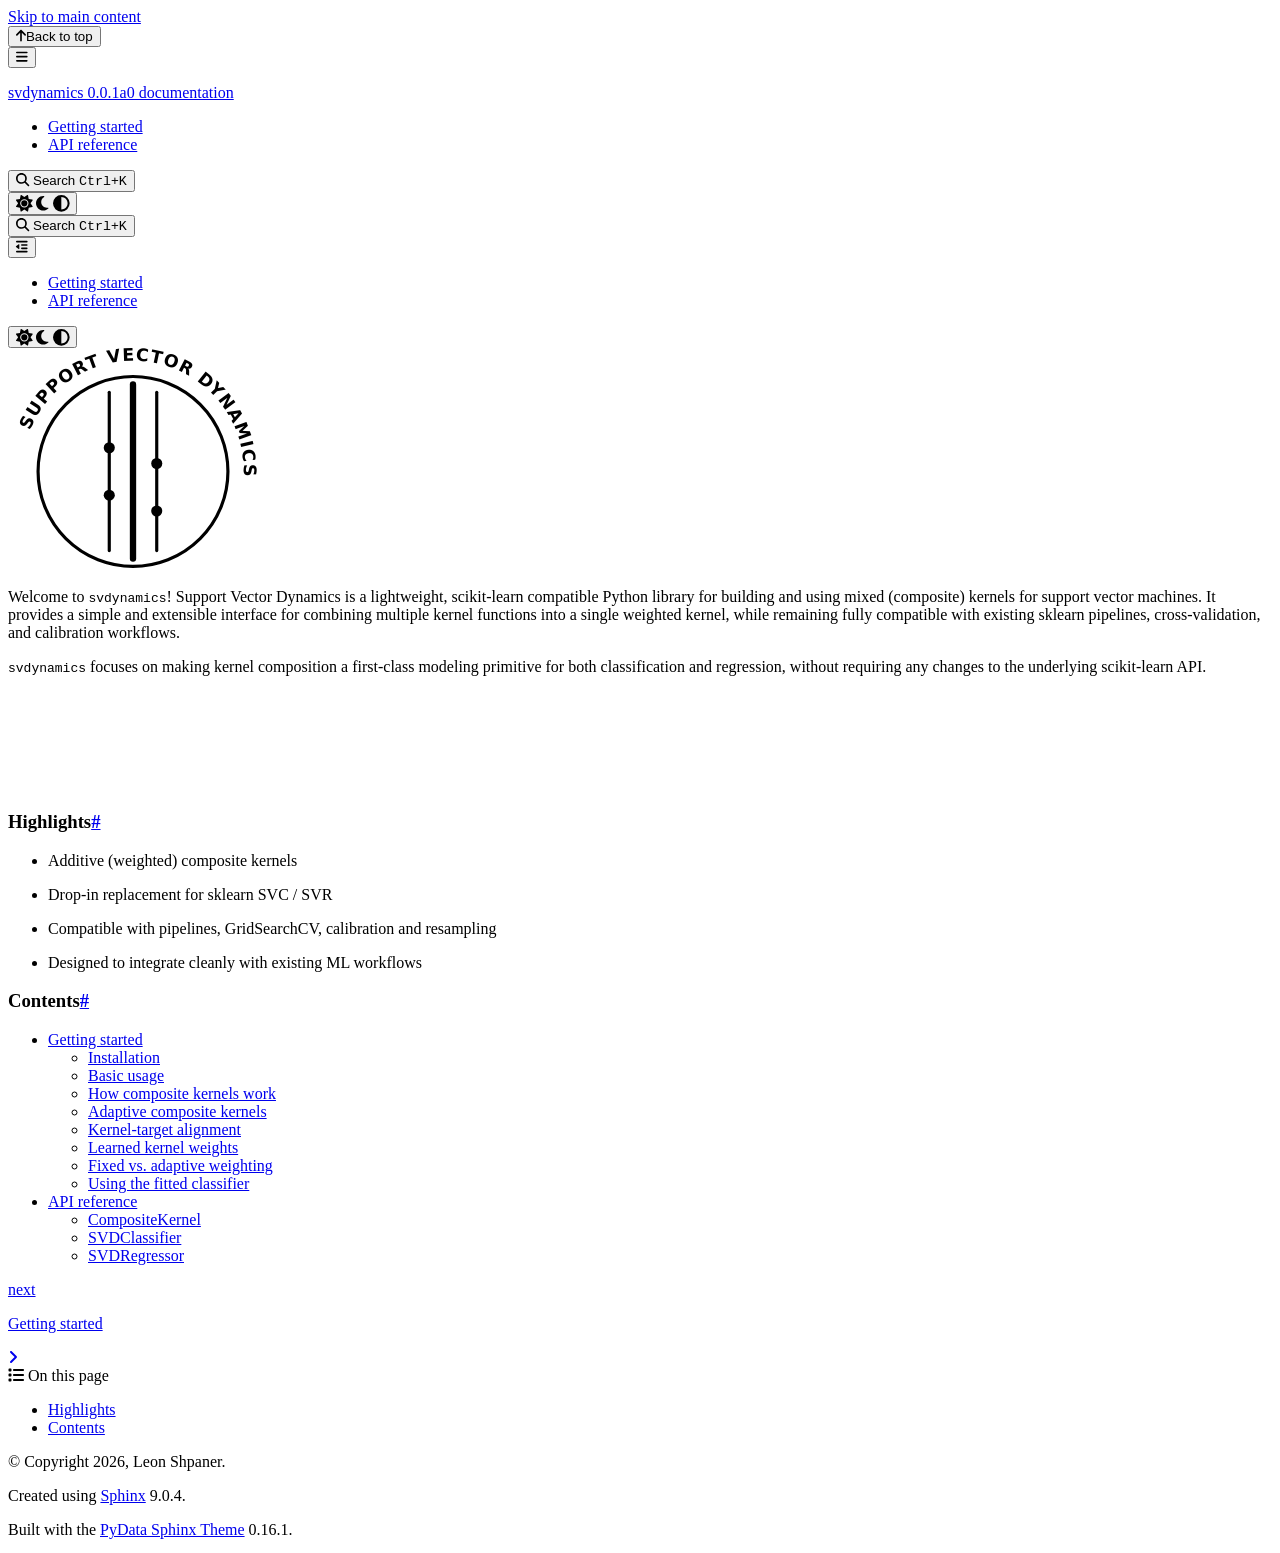
==== docs/index.html @ 369eab91 "version up to 0.0.1a0" ====
<!DOCTYPE html>


<html lang="en" data-content_root="./" >

  <head>
    <meta charset="utf-8" />
    <meta name="viewport" content="width=device-width, initial-scale=1.0" /><meta name="viewport" content="width=device-width, initial-scale=1" />

    <title>Highlights &#8212; svdynamics 0.0.1a0 documentation</title>
  
  
  
  <script data-cfasync="false">
    document.documentElement.dataset.mode = localStorage.getItem("mode") || "";
    document.documentElement.dataset.theme = localStorage.getItem("theme") || "";
  </script>
  <!--
    this give us a css class that will be invisible only if js is disabled
  -->
  <noscript>
    <style>
      .pst-js-only { display: none !important; }

    </style>
  </noscript>
  
  <!-- Loaded before other Sphinx assets -->
  <link href="_static/styles/theme.css?digest=8878045cc6db502f8baf" rel="stylesheet" />
<link href="_static/styles/pydata-sphinx-theme.css?digest=8878045cc6db502f8baf" rel="stylesheet" />

    <link rel="stylesheet" type="text/css" href="_static/pygments.css?v=8f2a1f02" />
    <link rel="stylesheet" type="text/css" href="_static/copybutton.css?v=76b2166b" />
    <link rel="stylesheet" type="text/css" href="_static/custom.css?v=56c4699f" />
    <link rel="stylesheet" type="text/css" href="_static/custom.css?v=56c4699f" />
    <link rel="stylesheet" type="text/css" href="_static/custom.js" />
  
  <!-- So that users can add custom icons -->
  <script src="_static/scripts/fontawesome.js?digest=8878045cc6db502f8baf"></script>
  <!-- Pre-loaded scripts that we'll load fully later -->
  <link rel="preload" as="script" href="_static/scripts/bootstrap.js?digest=8878045cc6db502f8baf" />
<link rel="preload" as="script" href="_static/scripts/pydata-sphinx-theme.js?digest=8878045cc6db502f8baf" />

    <script src="_static/documentation_options.js?v=616816be"></script>
    <script src="_static/doctools.js?v=fd6eb6e6"></script>
    <script src="_static/sphinx_highlight.js?v=6ffebe34"></script>
    <script src="_static/clipboard.min.js?v=a7894cd8"></script>
    <script src="_static/copybutton.js?v=f281be69"></script>
    <script src="_static/custom.js"></script>
    <script>DOCUMENTATION_OPTIONS.pagename = 'index';</script>
    <link rel="index" title="Index" href="genindex.html" />
    <link rel="search" title="Search" href="search.html" />
    <link rel="next" title="Getting started" href="getting_started.html" />
  <meta name="viewport" content="width=device-width, initial-scale=1"/>
  <meta name="docsearch:language" content="en"/>
  <meta name="docsearch:version" content="" />
  </head>
  
  
  <body data-bs-spy="scroll" data-bs-target=".bd-toc-nav" data-offset="180" data-bs-root-margin="0px 0px -60%" data-default-mode="">

  
  
  <div id="pst-skip-link" class="skip-link d-print-none"><a href="#main-content">Skip to main content</a></div>
  
  <div id="pst-scroll-pixel-helper"></div>
  
  <button type="button" class="btn rounded-pill" id="pst-back-to-top">
    <i class="fa-solid fa-arrow-up"></i>Back to top</button>

  
  <dialog id="pst-search-dialog">
    
<form class="bd-search d-flex align-items-center"
      action="search.html"
      method="get">
  <i class="fa-solid fa-magnifying-glass"></i>
  <input type="search"
         class="form-control"
         name="q"
         placeholder="Search the docs ..."
         aria-label="Search the docs ..."
         autocomplete="off"
         autocorrect="off"
         autocapitalize="off"
         spellcheck="false"/>
  <span class="search-button__kbd-shortcut"><kbd class="kbd-shortcut__modifier">Ctrl</kbd>+<kbd>K</kbd></span>
</form>
  </dialog>

  <div class="pst-async-banner-revealer d-none">
  <aside id="bd-header-version-warning" class="d-none d-print-none" aria-label="Version warning"></aside>
</div>

  
    <header class="bd-header navbar navbar-expand-lg bd-navbar d-print-none">
<div class="bd-header__inner bd-page-width">
  <button class="pst-navbar-icon sidebar-toggle primary-toggle" aria-label="Site navigation">
    <span class="fa-solid fa-bars"></span>
  </button>
  
  
  <div class="col-lg-3 navbar-header-items__start">
    
      <div class="navbar-item">

  
    
  

<a class="navbar-brand logo" href="#">
  
  
  
  
  
  
    <p class="title logo__title">svdynamics 0.0.1a0 documentation</p>
  
</a></div>
    
  </div>
  
  <div class="col-lg-9 navbar-header-items">
    
    <div class="me-auto navbar-header-items__center">
      
        <div class="navbar-item">
<nav>
  <ul class="bd-navbar-elements navbar-nav">
    
<li class="nav-item ">
  <a class="nav-link nav-internal" href="getting_started.html">
    Getting started
  </a>
</li>


<li class="nav-item ">
  <a class="nav-link nav-internal" href="api.html">
    API reference
  </a>
</li>

  </ul>
</nav></div>
      
    </div>
    
    
    <div class="navbar-header-items__end">
      
        <div class="navbar-item navbar-persistent--container">
          

<button class="btn search-button-field search-button__button pst-js-only" title="Search" aria-label="Search" data-bs-placement="bottom" data-bs-toggle="tooltip">
 <i class="fa-solid fa-magnifying-glass"></i>
 <span class="search-button__default-text">Search</span>
 <span class="search-button__kbd-shortcut"><kbd class="kbd-shortcut__modifier">Ctrl</kbd>+<kbd class="kbd-shortcut__modifier">K</kbd></span>
</button>
        </div>
      
      
        <div class="navbar-item">

<button class="btn btn-sm nav-link pst-navbar-icon theme-switch-button pst-js-only" aria-label="Color mode" data-bs-title="Color mode"  data-bs-placement="bottom" data-bs-toggle="tooltip">
  <i class="theme-switch fa-solid fa-sun                fa-lg" data-mode="light" title="Light"></i>
  <i class="theme-switch fa-solid fa-moon               fa-lg" data-mode="dark"  title="Dark"></i>
  <i class="theme-switch fa-solid fa-circle-half-stroke fa-lg" data-mode="auto"  title="System Settings"></i>
</button></div>
      
    </div>
    
  </div>
  
  
    <div class="navbar-persistent--mobile">

<button class="btn search-button-field search-button__button pst-js-only" title="Search" aria-label="Search" data-bs-placement="bottom" data-bs-toggle="tooltip">
 <i class="fa-solid fa-magnifying-glass"></i>
 <span class="search-button__default-text">Search</span>
 <span class="search-button__kbd-shortcut"><kbd class="kbd-shortcut__modifier">Ctrl</kbd>+<kbd class="kbd-shortcut__modifier">K</kbd></span>
</button>
    </div>
  

  
    <button class="pst-navbar-icon sidebar-toggle secondary-toggle" aria-label="On this page">
      <span class="fa-solid fa-outdent"></span>
    </button>
  
</div>

    </header>
  

  <div class="bd-container">
    <div class="bd-container__inner bd-page-width">
      
      
      
        
      
      <dialog id="pst-primary-sidebar-modal"></dialog>
      <div id="pst-primary-sidebar" class="bd-sidebar-primary bd-sidebar hide-on-wide">
        

  
  <div class="sidebar-header-items sidebar-primary__section">
    
    
      <div class="sidebar-header-items__center">
        
          
          
            <div class="navbar-item">
<nav>
  <ul class="bd-navbar-elements navbar-nav">
    
<li class="nav-item ">
  <a class="nav-link nav-internal" href="getting_started.html">
    Getting started
  </a>
</li>


<li class="nav-item ">
  <a class="nav-link nav-internal" href="api.html">
    API reference
  </a>
</li>

  </ul>
</nav></div>
          
        
      </div>
    
    
    
      <div class="sidebar-header-items__end">
        
          <div class="navbar-item">

<button class="btn btn-sm nav-link pst-navbar-icon theme-switch-button pst-js-only" aria-label="Color mode" data-bs-title="Color mode"  data-bs-placement="bottom" data-bs-toggle="tooltip">
  <i class="theme-switch fa-solid fa-sun                fa-lg" data-mode="light" title="Light"></i>
  <i class="theme-switch fa-solid fa-moon               fa-lg" data-mode="dark"  title="Dark"></i>
  <i class="theme-switch fa-solid fa-circle-half-stroke fa-lg" data-mode="auto"  title="System Settings"></i>
</button></div>
        
      </div>
    
  </div>
  
  
  <div class="sidebar-primary-items__end sidebar-primary__section">
      <div class="sidebar-primary-item">
<div id="ethical-ad-placement"
      class="flat"
      data-ea-publisher="readthedocs"
      data-ea-type="readthedocs-sidebar"
      data-ea-manual="true">
</div></div>
  </div>


      </div>
      
      <main id="main-content" class="bd-main" role="main">
        
        
          <div class="bd-content">
            <div class="bd-article-container">
              
              <div class="bd-header-article d-print-none"></div>
              
              
              
                
<div id="searchbox"></div>
                <article class="bd-article">
                  
  <div class="no-click"><a class="reference internal image-reference" href="_images/svd_logo.svg"><img alt="SVDynamics Logo" class="align-left" src="_images/svd_logo.svg" style="width: 250px;" />
</a>
</div><p>Welcome to <code class="docutils literal notranslate"><span class="pre">svdynamics</span></code>! Support Vector Dynamics is a lightweight, scikit-learn
compatible Python library for building and using mixed (composite) kernels for
support vector machines. It provides a simple and extensible interface for
combining multiple kernel functions into a single weighted kernel, while
remaining fully compatible with existing sklearn pipelines, cross-validation,
and calibration workflows.</p>
<p><code class="docutils literal notranslate"><span class="pre">svdynamics</span></code> focuses on making kernel composition a first-class modeling primitive
for both classification and regression, without requiring any changes to the
underlying scikit-learn API.</p>
<div style="height: 100px;"></div><section id="highlights">
<h1>Highlights<a class="headerlink" href="#highlights" title="Link to this heading">#</a></h1>
<ul class="simple">
<li><p>Additive (weighted) composite kernels</p></li>
<li><p>Drop-in replacement for sklearn SVC / SVR</p></li>
<li><p>Compatible with pipelines, GridSearchCV, calibration and resampling</p></li>
<li><p>Designed to integrate cleanly with existing ML workflows</p></li>
</ul>
</section>
<section id="contents">
<h1>Contents<a class="headerlink" href="#contents" title="Link to this heading">#</a></h1>
<div class="toctree-wrapper compound">
<ul>
<li class="toctree-l1"><a class="reference internal" href="getting_started.html">Getting started</a><ul>
<li class="toctree-l2"><a class="reference internal" href="getting_started.html#installation">Installation</a></li>
<li class="toctree-l2"><a class="reference internal" href="getting_started.html#basic-usage">Basic usage</a></li>
<li class="toctree-l2"><a class="reference internal" href="getting_started.html#how-composite-kernels-work">How composite kernels work</a></li>
<li class="toctree-l2"><a class="reference internal" href="getting_started.html#adaptive-composite-kernels">Adaptive composite kernels</a></li>
<li class="toctree-l2"><a class="reference internal" href="getting_started.html#kernel-target-alignment">Kernel-target alignment</a></li>
<li class="toctree-l2"><a class="reference internal" href="getting_started.html#learned-kernel-weights">Learned kernel weights</a></li>
<li class="toctree-l2"><a class="reference internal" href="getting_started.html#fixed-vs-adaptive-weighting">Fixed vs. adaptive weighting</a></li>
<li class="toctree-l2"><a class="reference internal" href="getting_started.html#using-the-fitted-classifier">Using the fitted classifier</a></li>
</ul>
</li>
<li class="toctree-l1"><a class="reference internal" href="api.html">API reference</a><ul>
<li class="toctree-l2"><a class="reference internal" href="api.html#compositekernel">CompositeKernel</a></li>
<li class="toctree-l2"><a class="reference internal" href="api.html#svdclassifier">SVDClassifier</a></li>
<li class="toctree-l2"><a class="reference internal" href="api.html#svdregressor">SVDRegressor</a></li>
</ul>
</li>
</ul>
</div>
</section>


                </article>
              
              
              
              
              
                <footer class="prev-next-footer d-print-none">
                  
<div class="prev-next-area">
    <a class="right-next"
       href="getting_started.html"
       title="next page">
      <div class="prev-next-info">
        <p class="prev-next-subtitle">next</p>
        <p class="prev-next-title">Getting started</p>
      </div>
      <i class="fa-solid fa-angle-right"></i>
    </a>
</div>
                </footer>
              
            </div>
            
            
              
                <dialog id="pst-secondary-sidebar-modal"></dialog>
                <div id="pst-secondary-sidebar" class="bd-sidebar-secondary bd-toc"><div class="sidebar-secondary-items sidebar-secondary__inner">


  <div class="sidebar-secondary-item">
<div
    id="pst-page-navigation-heading-2"
    class="page-toc tocsection onthispage">
    <i class="fa-solid fa-list"></i> On this page
  </div>
  <nav class="bd-toc-nav page-toc" aria-labelledby="pst-page-navigation-heading-2">
    <ul class="visible nav section-nav flex-column">
<li class="toc-h1 nav-item toc-entry"><a class="reference internal nav-link" href="#">Highlights</a></li>
<li class="toc-h1 nav-item toc-entry"><a class="reference internal nav-link" href="#contents">Contents</a></li>
</ul>

  </nav></div>

</div></div>
              
            
          </div>
          <footer class="bd-footer-content">
            
          </footer>
        
      </main>
    </div>
  </div>
  
  <!-- Scripts loaded after <body> so the DOM is not blocked -->
  <script defer src="_static/scripts/bootstrap.js?digest=8878045cc6db502f8baf"></script>
<script defer src="_static/scripts/pydata-sphinx-theme.js?digest=8878045cc6db502f8baf"></script>

  <footer class="bd-footer">
<div class="bd-footer__inner bd-page-width">
  
    <div class="footer-items__start">
      
        <div class="footer-item">

  <p class="copyright">
    
      © Copyright 2026, Leon Shpaner.
      <br/>
    
  </p>
</div>
      
        <div class="footer-item">

  <p class="sphinx-version">
    Created using <a href="https://www.sphinx-doc.org/">Sphinx</a> 9.0.4.
    <br/>
  </p>
</div>
      
    </div>
  
  
  
    <div class="footer-items__end">
      
        <div class="footer-item">
<p class="theme-version">
  <!-- # L10n: Setting the PST URL as an argument as this does not need to be localized -->
  Built with the <a href="https://pydata-sphinx-theme.readthedocs.io/en/stable/index.html">PyData Sphinx Theme</a> 0.16.1.
</p></div>
      
    </div>
  
</div>

  </footer>
  </body>
</html>
---- docs/_static/styles/theme.css ----
/* Provided by Sphinx's 'basic' theme, and included in the final set of assets */
@import "../basic.css";
---- docs/_static/copybutton.css ----
/* Copy buttons */
button.copybtn {
    position: absolute;
    display: flex;
    top: .3em;
    right: .3em;
    width: 1.7em;
    height: 1.7em;
	opacity: 0;
    transition: opacity 0.3s, border .3s, background-color .3s;
    user-select: none;
    padding: 0;
    border: none;
    outline: none;
    border-radius: 0.4em;
    /* The colors that GitHub uses */
    border: #1b1f2426 1px solid;
    background-color: #f6f8fa;
    color: #57606a;
}

button.copybtn.success {
    border-color: #22863a;
    color: #22863a;
}

button.copybtn svg {
    stroke: currentColor;
    width: 1.5em;
    height: 1.5em;
    padding: 0.1em;
}

div.highlight  {
    position: relative;
}

/* Show the copybutton */
.highlight:hover button.copybtn, button.copybtn.success {
	opacity: 1;
}

.highlight button.copybtn:hover {
    background-color: rgb(235, 235, 235);
}

.highlight button.copybtn:active {
    background-color: rgb(187, 187, 187);
}

/**
 * A minimal CSS-only tooltip copied from:
 *   https://codepen.io/mildrenben/pen/rVBrpK
 *
 * To use, write HTML like the following:
 *
 * <p class="o-tooltip--left" data-tooltip="Hey">Short</p>
 */
 .o-tooltip--left {
  position: relative;
 }

 .o-tooltip--left:after {
    opacity: 0;
    visibility: hidden;
    position: absolute;
    content: attr(data-tooltip);
    padding: .2em;
    font-size: .8em;
    left: -.2em;
    background: grey;
    color: white;
    white-space: nowrap;
    z-index: 2;
    border-radius: 2px;
    transform: translateX(-102%) translateY(0);
    transition: opacity 0.2s cubic-bezier(0.64, 0.09, 0.08, 1), transform 0.2s cubic-bezier(0.64, 0.09, 0.08, 1);
}

.o-tooltip--left:hover:after {
    display: block;
    opacity: 1;
    visibility: visible;
    transform: translateX(-100%) translateY(0);
    transition: opacity 0.2s cubic-bezier(0.64, 0.09, 0.08, 1), transform 0.2s cubic-bezier(0.64, 0.09, 0.08, 1);
    transition-delay: .5s;
}

/* By default the copy button shouldn't show up when printing a page */
@media print {
    button.copybtn {
        display: none;
    }
}
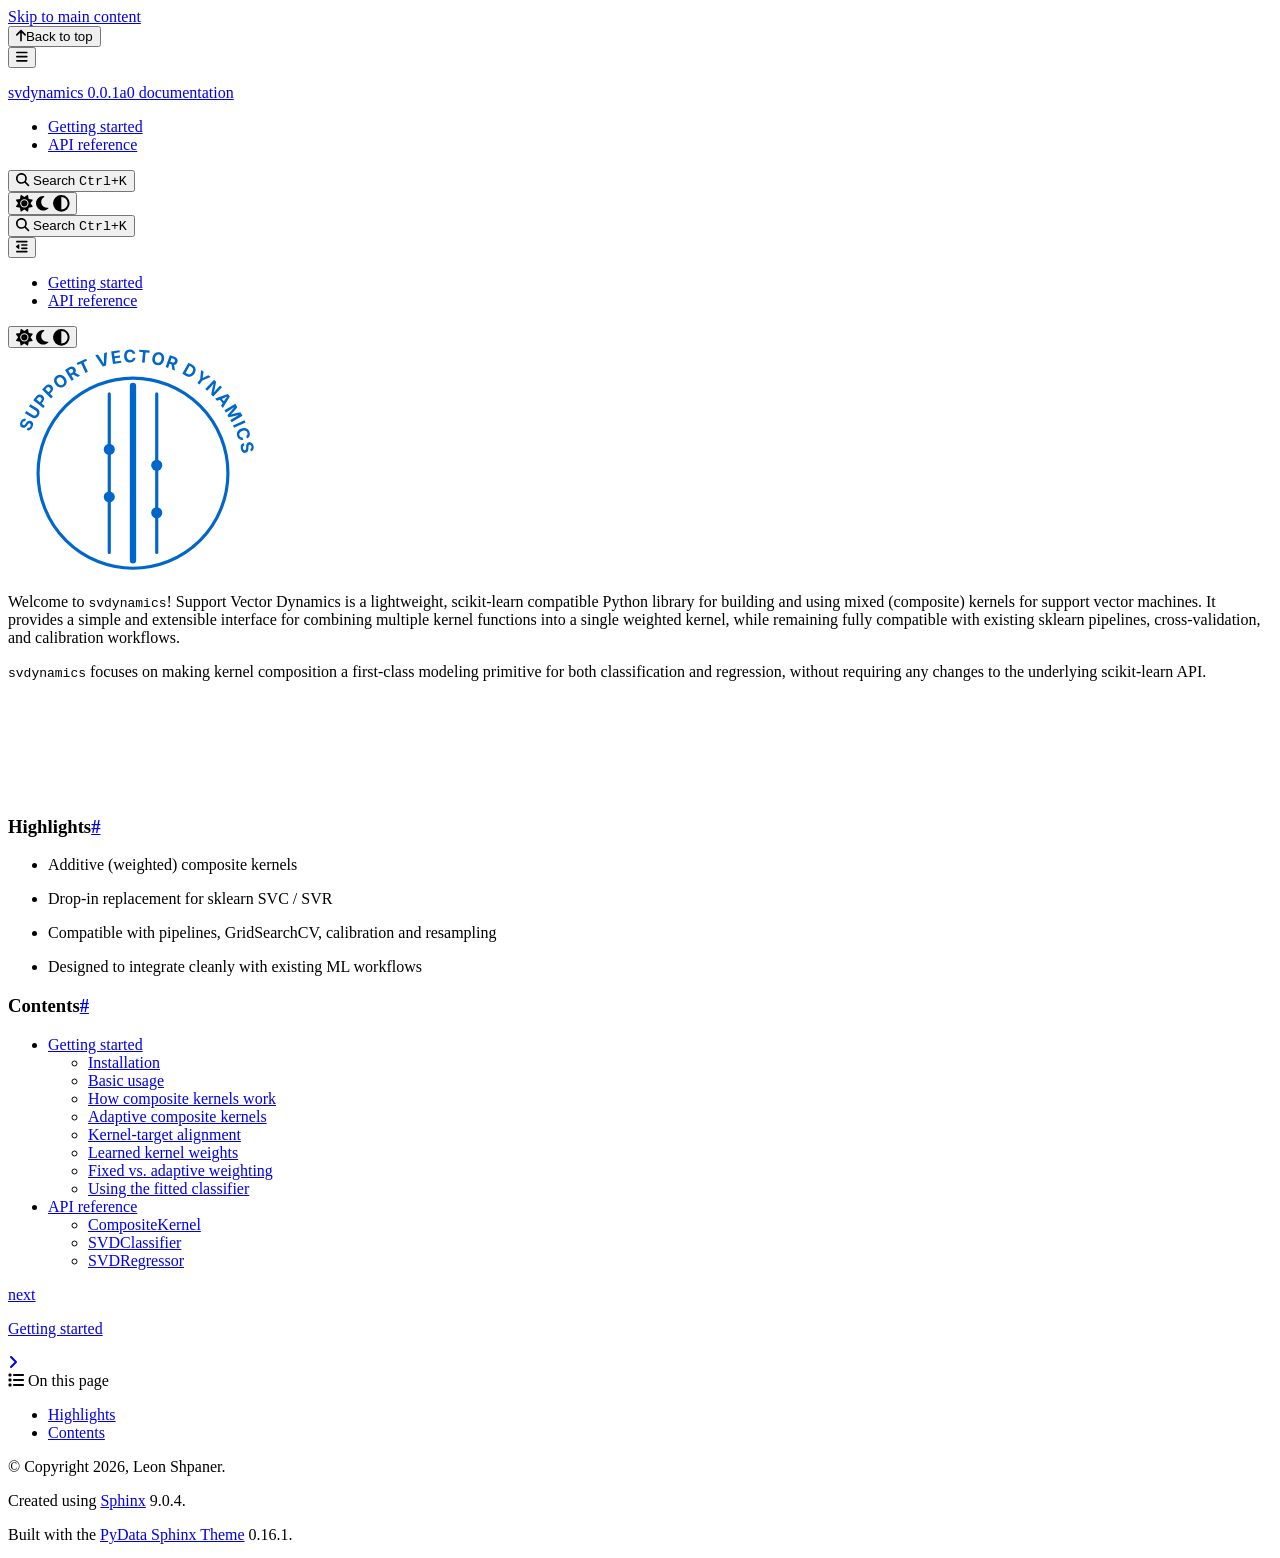
==== commit 3f1772d7: "update logo color" ====
--- a/docs/index.html
+++ b/docs/index.html
@@ -32,8 +32,8 @@
 
     <link rel="stylesheet" type="text/css" href="_static/pygments.css?v=8f2a1f02" />
     <link rel="stylesheet" type="text/css" href="_static/copybutton.css?v=76b2166b" />
-    <link rel="stylesheet" type="text/css" href="_static/custom.css?v=56c4699f" />
-    <link rel="stylesheet" type="text/css" href="_static/custom.css?v=56c4699f" />
+    <link rel="stylesheet" type="text/css" href="_static/custom.css?v=c0d15e7e" />
+    <link rel="stylesheet" type="text/css" href="_static/custom.css?v=c0d15e7e" />
     <link rel="stylesheet" type="text/css" href="_static/custom.js" />
   
   <!-- So that users can add custom icons -->
@@ -281,7 +281,7 @@
 <div id="searchbox"></div>
                 <article class="bd-article">
                   
-  <div class="no-click"><a class="reference internal image-reference" href="_images/svd_logo.svg"><img alt="SVDynamics Logo" class="align-left" src="_images/svd_logo.svg" style="width: 250px;" />
+  <div class="no-click"><a class="dark-light reference internal image-reference" href="_images/svd_logo_blue.svg"><img alt="SVDynamics Logo" class="align-left dark-light" src="_images/svd_logo_blue.svg" style="width: 250px;" />
 </a>
 </div><p>Welcome to <code class="docutils literal notranslate"><span class="pre">svdynamics</span></code>! Support Vector Dynamics is a lightweight, scikit-learn
 compatible Python library for building and using mixed (composite) kernels for
--- a/docs/_static/custom.css
+++ b/docs/_static/custom.css
@@ -0,0 +1,6 @@
+.no-click img {
+    pointer-events: none;
+    user-select: none;
+    -webkit-user-select: none;
+    -webkit-user-drag: none;
+}
--- a/docs/_static/custom.css
+++ b/docs/_static/custom.css
@@ -0,0 +1,6 @@
+.no-click img {
+    pointer-events: none;
+    user-select: none;
+    -webkit-user-select: none;
+    -webkit-user-drag: none;
+}
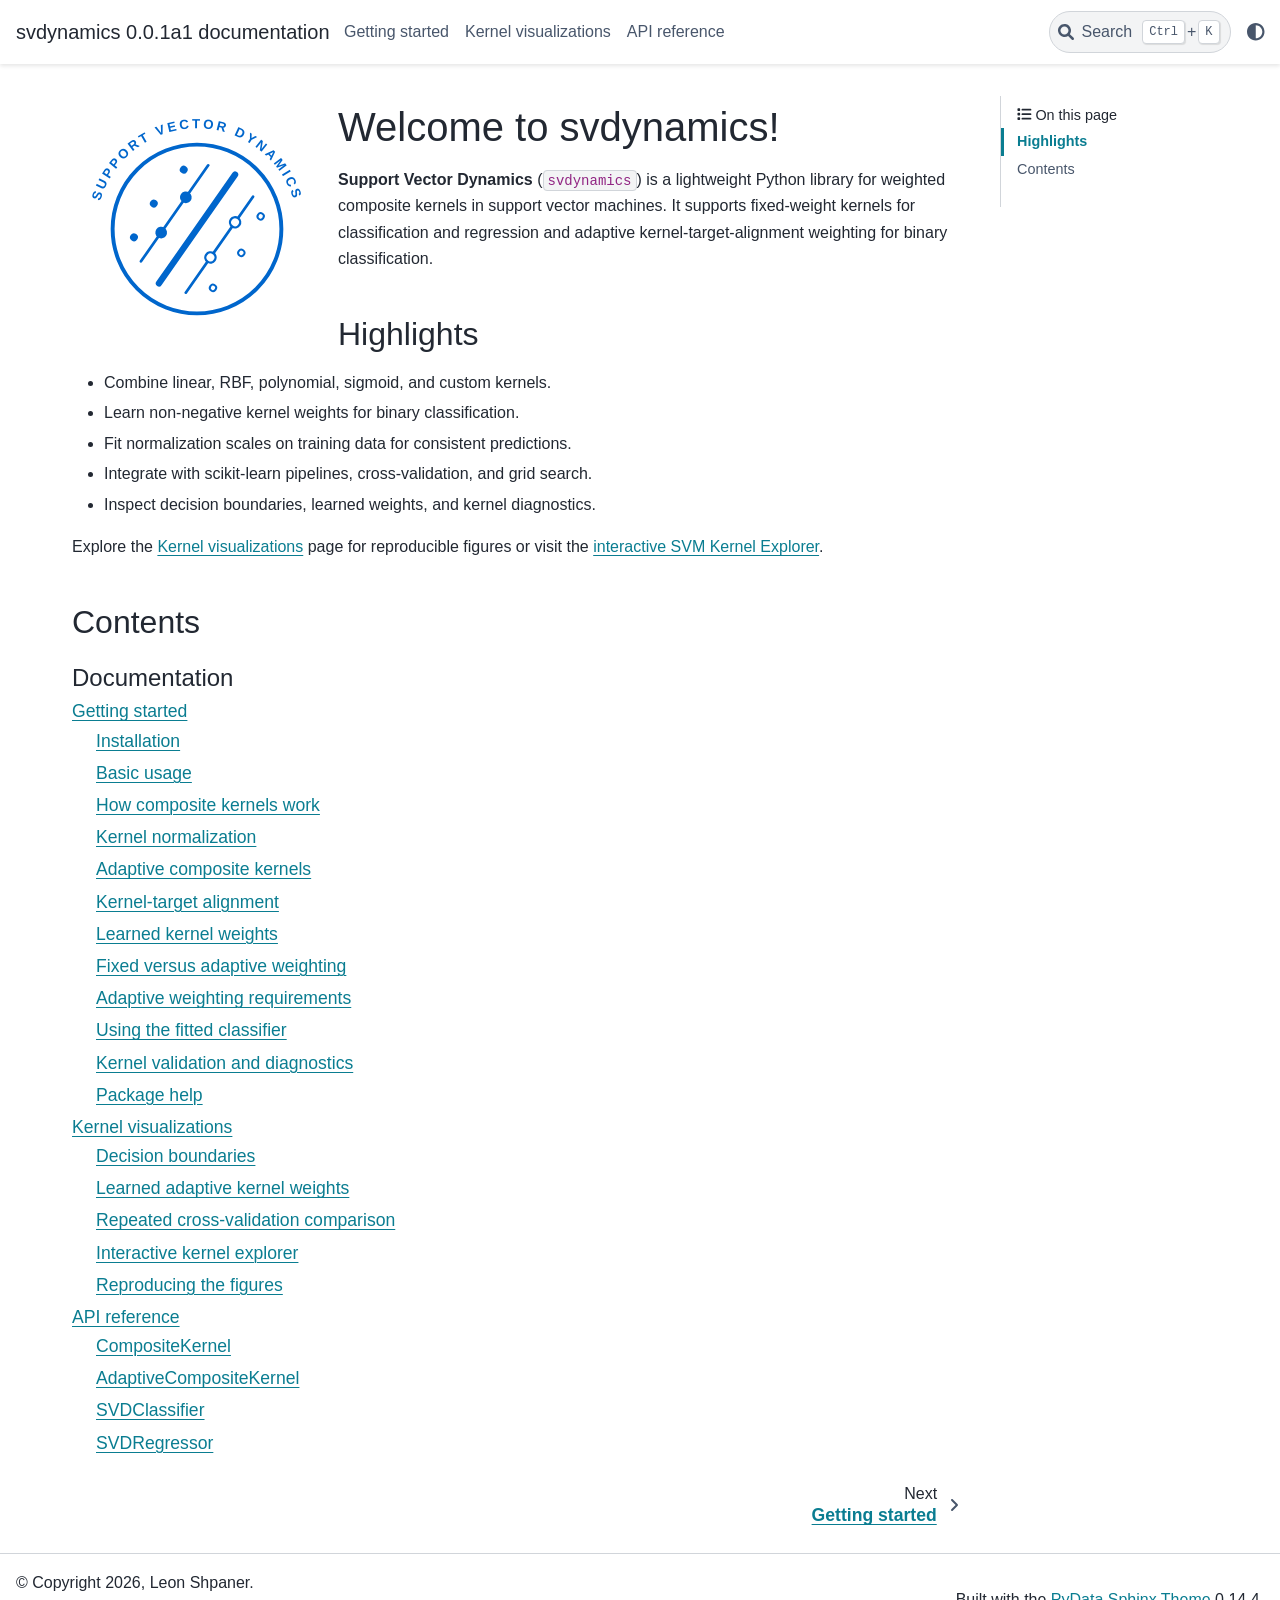
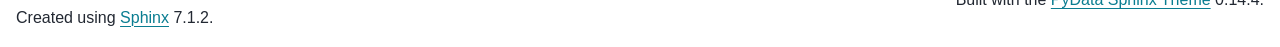
==== commit d42d8eed: "Docs for 0.0.1a1" ====
--- a/docs/index.html
+++ b/docs/index.html
@@ -2,59 +2,52 @@
 <!DOCTYPE html>
 
 
-<html lang="en" data-content_root="./" >
+<html lang="en" data-content_root="" >
 
   <head>
     <meta charset="utf-8" />
     <meta name="viewport" content="width=device-width, initial-scale=1.0" /><meta name="viewport" content="width=device-width, initial-scale=1" />
 
-    <title>Highlights &#8212; svdynamics 0.0.1a0 documentation</title>
+    <title>Welcome to svdynamics! &#8212; svdynamics 0.0.1a1 documentation</title>
   
   
   
   <script data-cfasync="false">
     document.documentElement.dataset.mode = localStorage.getItem("mode") || "";
-    document.documentElement.dataset.theme = localStorage.getItem("theme") || "";
+    document.documentElement.dataset.theme = localStorage.getItem("theme") || "light";
   </script>
-  <!--
-    this give us a css class that will be invisible only if js is disabled
-  -->
-  <noscript>
-    <style>
-      .pst-js-only { display: none !important; }
-
-    </style>
-  </noscript>
   
   <!-- Loaded before other Sphinx assets -->
-  <link href="_static/styles/theme.css?digest=8878045cc6db502f8baf" rel="stylesheet" />
-<link href="_static/styles/pydata-sphinx-theme.css?digest=8878045cc6db502f8baf" rel="stylesheet" />
+  <link href="_static/styles/theme.css?digest=5b4479735964841361fd" rel="stylesheet" />
+<link href="_static/styles/bootstrap.css?digest=5b4479735964841361fd" rel="stylesheet" />
+<link href="_static/styles/pydata-sphinx-theme.css?digest=5b4479735964841361fd" rel="stylesheet" />
+
+  
+  <link href="_static/vendor/fontawesome/6.1.2/css/all.min.css?digest=5b4479735964841361fd" rel="stylesheet" />
+  <link rel="preload" as="font" type="font/woff2" crossorigin href="_static/vendor/fontawesome/6.1.2/webfonts/fa-solid-900.woff2" />
+<link rel="preload" as="font" type="font/woff2" crossorigin href="_static/vendor/fontawesome/6.1.2/webfonts/fa-brands-400.woff2" />
+<link rel="preload" as="font" type="font/woff2" crossorigin href="_static/vendor/fontawesome/6.1.2/webfonts/fa-regular-400.woff2" />
 
     <link rel="stylesheet" type="text/css" href="_static/pygments.css?v=8f2a1f02" />
     <link rel="stylesheet" type="text/css" href="_static/copybutton.css?v=76b2166b" />
-    <link rel="stylesheet" type="text/css" href="_static/custom.css?v=c0d15e7e" />
-    <link rel="stylesheet" type="text/css" href="_static/custom.css?v=c0d15e7e" />
-    <link rel="stylesheet" type="text/css" href="_static/custom.js" />
-  
-  <!-- So that users can add custom icons -->
-  <script src="_static/scripts/fontawesome.js?digest=8878045cc6db502f8baf"></script>
+    <link rel="stylesheet" type="text/css" href="_static/custom.css" />
+  
   <!-- Pre-loaded scripts that we'll load fully later -->
-  <link rel="preload" as="script" href="_static/scripts/bootstrap.js?digest=8878045cc6db502f8baf" />
-<link rel="preload" as="script" href="_static/scripts/pydata-sphinx-theme.js?digest=8878045cc6db502f8baf" />
-
-    <script src="_static/documentation_options.js?v=616816be"></script>
-    <script src="_static/doctools.js?v=fd6eb6e6"></script>
-    <script src="_static/sphinx_highlight.js?v=6ffebe34"></script>
+  <link rel="preload" as="script" href="_static/scripts/bootstrap.js?digest=5b4479735964841361fd" />
+<link rel="preload" as="script" href="_static/scripts/pydata-sphinx-theme.js?digest=5b4479735964841361fd" />
+  <script src="_static/vendor/fontawesome/6.1.2/js/all.min.js?digest=5b4479735964841361fd"></script>
+
+    <script data-url_root="./" id="documentation_options" src="_static/documentation_options.js?v=92000231"></script>
+    <script src="_static/doctools.js?v=888ff710"></script>
+    <script src="_static/sphinx_highlight.js?v=4825356b"></script>
     <script src="_static/clipboard.min.js?v=a7894cd8"></script>
     <script src="_static/copybutton.js?v=f281be69"></script>
-    <script src="_static/custom.js"></script>
     <script>DOCUMENTATION_OPTIONS.pagename = 'index';</script>
     <link rel="index" title="Index" href="genindex.html" />
     <link rel="search" title="Search" href="search.html" />
     <link rel="next" title="Getting started" href="getting_started.html" />
   <meta name="viewport" content="width=device-width, initial-scale=1"/>
   <meta name="docsearch:language" content="en"/>
-  <meta name="docsearch:version" content="" />
   </head>
   
   
@@ -62,16 +55,32 @@
 
   
   
-  <div id="pst-skip-link" class="skip-link d-print-none"><a href="#main-content">Skip to main content</a></div>
+  <a class="skip-link" href="#main-content">Skip to main content</a>
   
   <div id="pst-scroll-pixel-helper"></div>
+
   
   <button type="button" class="btn rounded-pill" id="pst-back-to-top">
-    <i class="fa-solid fa-arrow-up"></i>Back to top</button>
-
-  
-  <dialog id="pst-search-dialog">
-    
+    <i class="fa-solid fa-arrow-up"></i>
+    Back to top
+  </button>
+
+  
+  <input type="checkbox"
+          class="sidebar-toggle"
+          name="__primary"
+          id="__primary"/>
+  <label class="overlay overlay-primary" for="__primary"></label>
+  
+  <input type="checkbox"
+          class="sidebar-toggle"
+          name="__secondary"
+          id="__secondary"/>
+  <label class="overlay overlay-secondary" for="__secondary"></label>
+  
+  <div class="search-button__wrapper">
+    <div class="search-button__overlay"></div>
+    <div class="search-button__search-container">
 <form class="bd-search d-flex align-items-center"
       action="search.html"
       method="get">
@@ -79,6 +88,7 @@
   <input type="search"
          class="form-control"
          name="q"
+         id="search-input"
          placeholder="Search the docs ..."
          aria-label="Search the docs ..."
          autocomplete="off"
@@ -86,19 +96,14 @@
          autocapitalize="off"
          spellcheck="false"/>
   <span class="search-button__kbd-shortcut"><kbd class="kbd-shortcut__modifier">Ctrl</kbd>+<kbd>K</kbd></span>
-</form>
-  </dialog>
-
-  <div class="pst-async-banner-revealer d-none">
-  <aside id="bd-header-version-warning" class="d-none d-print-none" aria-label="Version warning"></aside>
-</div>
-
-  
-    <header class="bd-header navbar navbar-expand-lg bd-navbar d-print-none">
+</form></div>
+  </div>
+  
+    <nav class="bd-header navbar navbar-expand-lg bd-navbar">
 <div class="bd-header__inner bd-page-width">
-  <button class="pst-navbar-icon sidebar-toggle primary-toggle" aria-label="Site navigation">
+  <label class="sidebar-toggle primary-toggle" for="__primary">
     <span class="fa-solid fa-bars"></span>
-  </button>
+  </label>
   
   
   <div class="col-lg-3 navbar-header-items__start">
@@ -106,8 +111,6 @@
       <div class="navbar-item">
 
   
-    
-  
 
 <a class="navbar-brand logo" href="#">
   
@@ -116,7 +119,7 @@
   
   
   
-    <p class="title logo__title">svdynamics 0.0.1a0 documentation</p>
+    <p class="title logo__title">svdynamics 0.0.1a1 documentation</p>
   
 </a></div>
     
@@ -127,22 +130,35 @@
     <div class="me-auto navbar-header-items__center">
       
         <div class="navbar-item">
-<nav>
+<nav class="navbar-nav">
+  <p class="sidebar-header-items__title"
+     role="heading"
+     aria-level="1"
+     aria-label="Site Navigation">
+    Site Navigation
+  </p>
   <ul class="bd-navbar-elements navbar-nav">
     
-<li class="nav-item ">
-  <a class="nav-link nav-internal" href="getting_started.html">
-    Getting started
-  </a>
-</li>
-
-
-<li class="nav-item ">
-  <a class="nav-link nav-internal" href="api.html">
-    API reference
-  </a>
-</li>
-
+                    <li class="nav-item">
+                      <a class="nav-link nav-internal" href="getting_started.html">
+                        Getting started
+                      </a>
+                    </li>
+                
+
+                    <li class="nav-item">
+                      <a class="nav-link nav-internal" href="visualizations.html">
+                        Kernel visualizations
+                      </a>
+                    </li>
+                
+
+                    <li class="nav-item">
+                      <a class="nav-link nav-internal" href="api.html">
+                        API reference
+                      </a>
+                    </li>
+                
   </ul>
 </nav></div>
       
@@ -154,21 +170,29 @@
         <div class="navbar-item navbar-persistent--container">
           
 
-<button class="btn search-button-field search-button__button pst-js-only" title="Search" aria-label="Search" data-bs-placement="bottom" data-bs-toggle="tooltip">
- <i class="fa-solid fa-magnifying-glass"></i>
- <span class="search-button__default-text">Search</span>
- <span class="search-button__kbd-shortcut"><kbd class="kbd-shortcut__modifier">Ctrl</kbd>+<kbd class="kbd-shortcut__modifier">K</kbd></span>
-</button>
+ <script>
+ document.write(`
+   <button class="btn navbar-btn search-button-field search-button__button" title="Search" aria-label="Search" data-bs-placement="bottom" data-bs-toggle="tooltip">
+    <i class="fa-solid fa-magnifying-glass"></i>
+    <span class="search-button__default-text">Search</span>
+    <span class="search-button__kbd-shortcut"><kbd class="kbd-shortcut__modifier">Ctrl</kbd>+<kbd class="kbd-shortcut__modifier">K</kbd></span>
+   </button>
+ `);
+ </script>
         </div>
       
       
         <div class="navbar-item">
 
-<button class="btn btn-sm nav-link pst-navbar-icon theme-switch-button pst-js-only" aria-label="Color mode" data-bs-title="Color mode"  data-bs-placement="bottom" data-bs-toggle="tooltip">
-  <i class="theme-switch fa-solid fa-sun                fa-lg" data-mode="light" title="Light"></i>
-  <i class="theme-switch fa-solid fa-moon               fa-lg" data-mode="dark"  title="Dark"></i>
-  <i class="theme-switch fa-solid fa-circle-half-stroke fa-lg" data-mode="auto"  title="System Settings"></i>
-</button></div>
+<script>
+document.write(`
+  <button class="btn btn-sm navbar-btn theme-switch-button" title="light/dark" aria-label="light/dark" data-bs-placement="bottom" data-bs-toggle="tooltip">
+    <span class="theme-switch nav-link" data-mode="light"><i class="fa-solid fa-sun fa-lg"></i></span>
+    <span class="theme-switch nav-link" data-mode="dark"><i class="fa-solid fa-moon fa-lg"></i></span>
+    <span class="theme-switch nav-link" data-mode="auto"><i class="fa-solid fa-circle-half-stroke fa-lg"></i></span>
+  </button>
+`);
+</script></div>
       
     </div>
     
@@ -177,33 +201,31 @@
   
     <div class="navbar-persistent--mobile">
 
-<button class="btn search-button-field search-button__button pst-js-only" title="Search" aria-label="Search" data-bs-placement="bottom" data-bs-toggle="tooltip">
- <i class="fa-solid fa-magnifying-glass"></i>
- <span class="search-button__default-text">Search</span>
- <span class="search-button__kbd-shortcut"><kbd class="kbd-shortcut__modifier">Ctrl</kbd>+<kbd class="kbd-shortcut__modifier">K</kbd></span>
-</button>
-    </div>
-  
-
-  
-    <button class="pst-navbar-icon sidebar-toggle secondary-toggle" aria-label="On this page">
+ <script>
+ document.write(`
+   <button class="btn navbar-btn search-button-field search-button__button" title="Search" aria-label="Search" data-bs-placement="bottom" data-bs-toggle="tooltip">
+    <i class="fa-solid fa-magnifying-glass"></i>
+    <span class="search-button__default-text">Search</span>
+    <span class="search-button__kbd-shortcut"><kbd class="kbd-shortcut__modifier">Ctrl</kbd>+<kbd class="kbd-shortcut__modifier">K</kbd></span>
+   </button>
+ `);
+ </script>
+    </div>
+  
+
+  
+    <label class="sidebar-toggle secondary-toggle" for="__secondary" tabindex="0">
       <span class="fa-solid fa-outdent"></span>
-    </button>
-  
-</div>
-
-    </header>
-  
-
+    </label>
+  
+</div>
+
+    </nav>
+  
   <div class="bd-container">
     <div class="bd-container__inner bd-page-width">
       
-      
-      
-        
-      
-      <dialog id="pst-primary-sidebar-modal"></dialog>
-      <div id="pst-primary-sidebar" class="bd-sidebar-primary bd-sidebar hide-on-wide">
+      <div class="bd-sidebar-primary bd-sidebar hide-on-wide">
         
 
   
@@ -212,28 +234,38 @@
     
       <div class="sidebar-header-items__center">
         
-          
-          
-            <div class="navbar-item">
-<nav>
+          <div class="navbar-item">
+<nav class="navbar-nav">
+  <p class="sidebar-header-items__title"
+     role="heading"
+     aria-level="1"
+     aria-label="Site Navigation">
+    Site Navigation
+  </p>
   <ul class="bd-navbar-elements navbar-nav">
     
-<li class="nav-item ">
-  <a class="nav-link nav-internal" href="getting_started.html">
-    Getting started
-  </a>
-</li>
-
-
-<li class="nav-item ">
-  <a class="nav-link nav-internal" href="api.html">
-    API reference
-  </a>
-</li>
-
+                    <li class="nav-item">
+                      <a class="nav-link nav-internal" href="getting_started.html">
+                        Getting started
+                      </a>
+                    </li>
+                
+
+                    <li class="nav-item">
+                      <a class="nav-link nav-internal" href="visualizations.html">
+                        Kernel visualizations
+                      </a>
+                    </li>
+                
+
+                    <li class="nav-item">
+                      <a class="nav-link nav-internal" href="api.html">
+                        API reference
+                      </a>
+                    </li>
+                
   </ul>
 </nav></div>
-          
         
       </div>
     
@@ -243,11 +275,15 @@
         
           <div class="navbar-item">
 
-<button class="btn btn-sm nav-link pst-navbar-icon theme-switch-button pst-js-only" aria-label="Color mode" data-bs-title="Color mode"  data-bs-placement="bottom" data-bs-toggle="tooltip">
-  <i class="theme-switch fa-solid fa-sun                fa-lg" data-mode="light" title="Light"></i>
-  <i class="theme-switch fa-solid fa-moon               fa-lg" data-mode="dark"  title="Dark"></i>
-  <i class="theme-switch fa-solid fa-circle-half-stroke fa-lg" data-mode="auto"  title="System Settings"></i>
-</button></div>
+<script>
+document.write(`
+  <button class="btn btn-sm navbar-btn theme-switch-button" title="light/dark" aria-label="light/dark" data-bs-placement="bottom" data-bs-toggle="tooltip">
+    <span class="theme-switch nav-link" data-mode="light"><i class="fa-solid fa-sun fa-lg"></i></span>
+    <span class="theme-switch nav-link" data-mode="dark"><i class="fa-solid fa-moon fa-lg"></i></span>
+    <span class="theme-switch nav-link" data-mode="auto"><i class="fa-solid fa-circle-half-stroke fa-lg"></i></span>
+  </button>
+`);
+</script></div>
         
       </div>
     
@@ -255,69 +291,77 @@
   
   
   <div class="sidebar-primary-items__end sidebar-primary__section">
-      <div class="sidebar-primary-item">
-<div id="ethical-ad-placement"
-      class="flat"
-      data-ea-publisher="readthedocs"
-      data-ea-type="readthedocs-sidebar"
-      data-ea-manual="true">
-</div></div>
-  </div>
+  </div>
+  
+  <div id="rtd-footer-container"></div>
 
 
       </div>
       
-      <main id="main-content" class="bd-main" role="main">
+      <main id="main-content" class="bd-main">
         
         
           <div class="bd-content">
             <div class="bd-article-container">
               
-              <div class="bd-header-article d-print-none"></div>
+              <div class="bd-header-article"></div>
               
               
               
                 
 <div id="searchbox"></div>
-                <article class="bd-article">
+                <article class="bd-article" role="main">
                   
-  <div class="no-click"><a class="dark-light reference internal image-reference" href="_images/svd_logo_blue.svg"><img alt="SVDynamics Logo" class="align-left dark-light" src="_images/svd_logo_blue.svg" style="width: 250px;" />
-</a>
-</div><p>Welcome to <code class="docutils literal notranslate"><span class="pre">svdynamics</span></code>! Support Vector Dynamics is a lightweight, scikit-learn
-compatible Python library for building and using mixed (composite) kernels for
-support vector machines. It provides a simple and extensible interface for
-combining multiple kernel functions into a single weighted kernel, while
-remaining fully compatible with existing sklearn pipelines, cross-validation,
-and calibration workflows.</p>
-<p><code class="docutils literal notranslate"><span class="pre">svdynamics</span></code> focuses on making kernel composition a first-class modeling primitive
-for both classification and regression, without requiring any changes to the
-underlying scikit-learn API.</p>
-<div style="height: 100px;"></div><section id="highlights">
-<h1>Highlights<a class="headerlink" href="#highlights" title="Link to this heading">#</a></h1>
+  <div class="no-click"><a class="dark-light reference internal image-reference" href="_images/svd_logo.svg"><img alt="SVDynamics Logo" class="dark-light align-left" src="_images/svd_logo.svg" width="250px" /></a>
+</div><section id="welcome-to-svdynamics">
+<h1>Welcome to svdynamics!<a class="headerlink" href="#welcome-to-svdynamics" title="Permalink to this heading">#</a></h1>
+<p><strong>Support Vector Dynamics</strong> (<code class="docutils literal notranslate"><span class="pre">svdynamics</span></code>) is a lightweight Python library
+for weighted composite kernels in support vector machines. It supports
+fixed-weight kernels for classification and regression and adaptive
+kernel-target-alignment weighting for binary classification.</p>
+<section id="highlights">
+<h2>Highlights<a class="headerlink" href="#highlights" title="Permalink to this heading">#</a></h2>
 <ul class="simple">
-<li><p>Additive (weighted) composite kernels</p></li>
-<li><p>Drop-in replacement for sklearn SVC / SVR</p></li>
-<li><p>Compatible with pipelines, GridSearchCV, calibration and resampling</p></li>
-<li><p>Designed to integrate cleanly with existing ML workflows</p></li>
-</ul>
+<li><p>Combine linear, RBF, polynomial, sigmoid, and custom kernels.</p></li>
+<li><p>Learn non-negative kernel weights for binary classification.</p></li>
+<li><p>Fit normalization scales on training data for consistent predictions.</p></li>
+<li><p>Integrate with scikit-learn pipelines, cross-validation, and grid search.</p></li>
+<li><p>Inspect decision boundaries, learned weights, and kernel diagnostics.</p></li>
+</ul>
+<p>Explore the <a class="reference internal" href="visualizations.html"><span class="doc">Kernel visualizations</span></a> page for reproducible figures or visit the
+<a class="reference external" href="https://apps.datasciencedynamics.com/svm_kernel_explorer/">interactive SVM Kernel Explorer</a>.</p>
 </section>
 <section id="contents">
-<h1>Contents<a class="headerlink" href="#contents" title="Link to this heading">#</a></h1>
+<h2>Contents<a class="headerlink" href="#contents" title="Permalink to this heading">#</a></h2>
 <div class="toctree-wrapper compound">
+<p aria-level="2" class="caption" role="heading"><span class="caption-text">Documentation</span></p>
 <ul>
 <li class="toctree-l1"><a class="reference internal" href="getting_started.html">Getting started</a><ul>
 <li class="toctree-l2"><a class="reference internal" href="getting_started.html#installation">Installation</a></li>
 <li class="toctree-l2"><a class="reference internal" href="getting_started.html#basic-usage">Basic usage</a></li>
 <li class="toctree-l2"><a class="reference internal" href="getting_started.html#how-composite-kernels-work">How composite kernels work</a></li>
+<li class="toctree-l2"><a class="reference internal" href="getting_started.html#kernel-normalization">Kernel normalization</a></li>
 <li class="toctree-l2"><a class="reference internal" href="getting_started.html#adaptive-composite-kernels">Adaptive composite kernels</a></li>
 <li class="toctree-l2"><a class="reference internal" href="getting_started.html#kernel-target-alignment">Kernel-target alignment</a></li>
 <li class="toctree-l2"><a class="reference internal" href="getting_started.html#learned-kernel-weights">Learned kernel weights</a></li>
-<li class="toctree-l2"><a class="reference internal" href="getting_started.html#fixed-vs-adaptive-weighting">Fixed vs. adaptive weighting</a></li>
+<li class="toctree-l2"><a class="reference internal" href="getting_started.html#fixed-versus-adaptive-weighting">Fixed versus adaptive weighting</a></li>
+<li class="toctree-l2"><a class="reference internal" href="getting_started.html#adaptive-weighting-requirements">Adaptive weighting requirements</a></li>
 <li class="toctree-l2"><a class="reference internal" href="getting_started.html#using-the-fitted-classifier">Using the fitted classifier</a></li>
+<li class="toctree-l2"><a class="reference internal" href="getting_started.html#kernel-validation-and-diagnostics">Kernel validation and diagnostics</a></li>
+<li class="toctree-l2"><a class="reference internal" href="getting_started.html#package-help">Package help</a></li>
+</ul>
+</li>
+<li class="toctree-l1"><a class="reference internal" href="visualizations.html">Kernel visualizations</a><ul>
+<li class="toctree-l2"><a class="reference internal" href="visualizations.html#decision-boundaries">Decision boundaries</a></li>
+<li class="toctree-l2"><a class="reference internal" href="visualizations.html#learned-adaptive-kernel-weights">Learned adaptive kernel weights</a></li>
+<li class="toctree-l2"><a class="reference internal" href="visualizations.html#repeated-cross-validation-comparison">Repeated cross-validation comparison</a></li>
+<li class="toctree-l2"><a class="reference internal" href="visualizations.html#interactive-kernel-explorer">Interactive kernel explorer</a></li>
+<li class="toctree-l2"><a class="reference internal" href="visualizations.html#reproducing-the-figures">Reproducing the figures</a></li>
 </ul>
 </li>
 <li class="toctree-l1"><a class="reference internal" href="api.html">API reference</a><ul>
 <li class="toctree-l2"><a class="reference internal" href="api.html#compositekernel">CompositeKernel</a></li>
+<li class="toctree-l2"><a class="reference internal" href="api.html#adaptivecompositekernel">AdaptiveCompositeKernel</a></li>
 <li class="toctree-l2"><a class="reference internal" href="api.html#svdclassifier">SVDClassifier</a></li>
 <li class="toctree-l2"><a class="reference internal" href="api.html#svdregressor">SVDRegressor</a></li>
 </ul>
@@ -325,6 +369,7 @@
 </ul>
 </div>
 </section>
+</section>
 
 
                 </article>
@@ -333,7 +378,7 @@
               
               
               
-                <footer class="prev-next-footer d-print-none">
+                <footer class="prev-next-footer">
                   
 <div class="prev-next-area">
     <a class="right-next"
@@ -352,22 +397,18 @@
             
             
               
-                <dialog id="pst-secondary-sidebar-modal"></dialog>
-                <div id="pst-secondary-sidebar" class="bd-sidebar-secondary bd-toc"><div class="sidebar-secondary-items sidebar-secondary__inner">
-
+                <div class="bd-sidebar-secondary bd-toc"><div class="sidebar-secondary-items sidebar-secondary__inner">
 
   <div class="sidebar-secondary-item">
-<div
-    id="pst-page-navigation-heading-2"
-    class="page-toc tocsection onthispage">
+
+  <div class="page-toc tocsection onthispage">
     <i class="fa-solid fa-list"></i> On this page
   </div>
-  <nav class="bd-toc-nav page-toc" aria-labelledby="pst-page-navigation-heading-2">
+  <nav class="bd-toc-nav page-toc">
     <ul class="visible nav section-nav flex-column">
-<li class="toc-h1 nav-item toc-entry"><a class="reference internal nav-link" href="#">Highlights</a></li>
-<li class="toc-h1 nav-item toc-entry"><a class="reference internal nav-link" href="#contents">Contents</a></li>
-</ul>
-
+<li class="toc-h2 nav-item toc-entry"><a class="reference internal nav-link" href="#highlights">Highlights</a></li>
+<li class="toc-h2 nav-item toc-entry"><a class="reference internal nav-link" href="#contents">Contents</a></li>
+</ul>
   </nav></div>
 
 </div></div>
@@ -383,8 +424,8 @@
   </div>
   
   <!-- Scripts loaded after <body> so the DOM is not blocked -->
-  <script defer src="_static/scripts/bootstrap.js?digest=8878045cc6db502f8baf"></script>
-<script defer src="_static/scripts/pydata-sphinx-theme.js?digest=8878045cc6db502f8baf"></script>
+  <script src="_static/scripts/bootstrap.js?digest=5b4479735964841361fd"></script>
+<script src="_static/scripts/pydata-sphinx-theme.js?digest=5b4479735964841361fd"></script>
 
   <footer class="bd-footer">
 <div class="bd-footer__inner bd-page-width">
@@ -404,7 +445,7 @@
         <div class="footer-item">
 
   <p class="sphinx-version">
-    Created using <a href="https://www.sphinx-doc.org/">Sphinx</a> 9.0.4.
+    Created using <a href="https://www.sphinx-doc.org/">Sphinx</a> 7.1.2.
     <br/>
   </p>
 </div>
@@ -417,8 +458,7 @@
       
         <div class="footer-item">
 <p class="theme-version">
-  <!-- # L10n: Setting the PST URL as an argument as this does not need to be localized -->
-  Built with the <a href="https://pydata-sphinx-theme.readthedocs.io/en/stable/index.html">PyData Sphinx Theme</a> 0.16.1.
+  Built with the <a href="https://pydata-sphinx-theme.readthedocs.io/en/stable/index.html">PyData Sphinx Theme</a> 0.14.4.
 </p></div>
       
     </div>
--- a/docs/_static/styles/pydata-sphinx-theme.css
+++ b/docs/_static/styles/pydata-sphinx-theme.css
@@ -0,0 +1,2 @@
+html{--pst-header-height:4rem;--pst-header-article-height:calc(var(--pst-header-height)*2/3);--pst-sidebar-secondary:17rem;--pst-font-size-base:1rem;--pst-font-size-h1:2.5rem;--pst-font-size-h2:2rem;--pst-font-size-h3:1.75rem;--pst-font-size-h4:1.5rem;--pst-font-size-h5:1.25rem;--pst-font-size-h6:1.1rem;--pst-font-size-milli:0.9rem;--pst-sidebar-font-size:0.9rem;--pst-sidebar-font-size-mobile:1.1rem;--pst-sidebar-header-font-size:1.2rem;--pst-sidebar-header-font-weight:600;--pst-admonition-font-weight-heading:600;--pst-font-weight-caption:300;--pst-font-weight-heading:400;--pst-font-family-base-system:-apple-system,BlinkMacSystemFont,Segoe UI,"Helvetica Neue",Arial,sans-serif,Apple Color Emoji,Segoe UI Emoji,Segoe UI Symbol;--pst-font-family-monospace-system:"SFMono-Regular",Menlo,Consolas,Monaco,Liberation Mono,Lucida Console,monospace;--pst-font-family-base:var(--pst-font-family-base-system);--pst-font-family-heading:var(--pst-font-family-base-system);--pst-font-family-monospace:var(--pst-font-family-monospace-system);--pst-font-size-icon:1.5rem;--pst-icon-check-circle:"";--pst-icon-info-circle:"";--pst-icon-exclamation-triangle:"";--pst-icon-exclamation-circle:"";--pst-icon-times-circle:"";--pst-icon-lightbulb:"";--pst-icon-download:"";--pst-icon-angle-left:"";--pst-icon-angle-right:"";--pst-icon-external-link:"";--pst-icon-search-minus:"";--pst-icon-github:"";--pst-icon-gitlab:"";--pst-icon-share:"";--pst-icon-bell:"";--pst-icon-pencil:"";--pst-breadcrumb-divider:"";--pst-icon-admonition-default:var(--pst-icon-bell);--pst-icon-admonition-note:var(--pst-icon-info-circle);--pst-icon-admonition-attention:var(--pst-icon-exclamation-circle);--pst-icon-admonition-caution:var(--pst-icon-exclamation-triangle);--pst-icon-admonition-warning:var(--pst-icon-exclamation-triangle);--pst-icon-admonition-danger:var(--pst-icon-exclamation-triangle);--pst-icon-admonition-error:var(--pst-icon-times-circle);--pst-icon-admonition-hint:var(--pst-icon-lightbulb);--pst-icon-admonition-tip:var(--pst-icon-lightbulb);--pst-icon-admonition-important:var(--pst-icon-exclamation-circle);--pst-icon-admonition-seealso:var(--pst-icon-share);--pst-icon-admonition-todo:var(--pst-icon-pencil);--pst-icon-versionmodified-default:var(--pst-icon-exclamation-circle);--pst-icon-versionmodified-added:var(--pst-icon-exclamation-circle);--pst-icon-versionmodified-changed:var(--pst-icon-exclamation-circle);--pst-icon-versionmodified-deprecated:var(--pst-icon-exclamation-circle);font-size:var(--pst-font-size-base);scroll-padding-top:calc(var(--pst-header-height) + 1rem)}body{background-color:var(--pst-color-background);color:var(--pst-color-text-base);display:flex;flex-direction:column;font-family:var(--pst-font-family-base);font-weight:400;line-height:1.65;min-height:100vh}body::-webkit-scrollbar-track{background:var(--pst-color-background)}p{color:var(--pst-color-text-base);font-size:1em;margin-bottom:1.15rem}p.rubric{border-bottom:1px solid var(--pst-color-border)}p.centered{text-align:center}a{word-wrap:break-word;color:var(--pst-color-link);text-decoration:underline;text-decoration-thickness:max(1px,.0625rem);text-underline-offset:.1578em}a:hover{text-decoration-skip:none;color:var(--pst-color-link-hover);text-decoration-skip-ink:none;text-decoration-thickness:max(3px,.1875rem,.12em)}a:active,a:visited{color:var(--pst-color-link)}a:visited:hover{color:var(--pst-color-link-hover)}a:focus-visible{outline:2px solid var(--pst-color-accent)}a.headerlink{color:var(--pst-color-secondary);font-size:.8em;margin-left:.2em;opacity:.7;padding:0 4px;text-decoration:none;transition:all .2s ease-out;user-select:none}a.headerlink:hover{opacity:1}a.github:before,a.gitlab:before{color:var(--pst-color-text-muted);font:var(--fa-font-brands);margin-right:.25rem}a.github:before{content:var(--pst-icon-github)}a.gitlab:before{content:var(--pst-icon-gitlab)}.heading-style,h1,h2,h3,h4,h5,h6{font-family:var(--pst-font-family-heading);font-weight:var(--pst-font-weight-heading);line-height:1.15;margin:2.75rem 0 1.05rem}h1{font-size:var(--pst-font-size-h1);margin-top:0}h1,h2{color:var(--pst-heading-color)}h2{font-size:var(--pst-font-size-h2)}h3{font-size:var(--pst-font-size-h3)}h3,h4{color:var(--pst-heading-color)}h4{font-size:var(--pst-font-size-h4)}h5{font-size:var(--pst-font-size-h5)}h5,h6{color:var(--pst-color-text-base)}h6{font-size:var(--pst-font-size-h6)}.text_small,small{font-size:var(--pst-font-size-milli)}hr{border:0;border-top:1px solid var(--pst-color-border)}code,kbd,pre,samp{font-family:var(--pst-font-family-monospace)}kbd{background-color:var(--pst-color-on-background);color:var(--pst-color-text-muted)}kbd:not(.compound){border:1px solid var(--pst-color-border);box-shadow:1px 1px 1px var(--pst-color-shadow);margin:0 .1rem;padding:.1rem .4rem}code{color:var(--pst-color-inline-code)}pre{background-color:var(--pst-color-surface);border:1px solid var(--pst-color-border);border-radius:.25rem;color:var(--pst-color-text-base);line-height:1.2em;margin:1.5em 0;padding:1rem}pre .linenos{opacity:.8;padding-right:10px}#pst-back-to-top{background-color:var(--pst-color-secondary);border:none;color:var(--pst-color-secondary-text);display:none;left:50vw;position:fixed;top:80vh;transform:translate(-50%);z-index:1080}.skip-link{background-color:var(--pst-color-warning);border-bottom:1px solid var(--pst-color-border);color:var(--pst-color-warning-text)!important;left:0;padding:.5rem;position:fixed;right:0;text-align:center;top:0;transform:translateY(-100%);transition:transform .15s ease-in-out;z-index:1055}.skip-link:focus{outline:3px solid #14181e;transform:translateY(0)}.bd-container{display:flex;flex-grow:1;justify-content:center}.bd-container .bd-container__inner{display:flex}.bd-page-width{width:100%}@media(min-width:960px){.bd-page-width{max-width:88rem}}.bd-header-announcement,.bd-header-version-warning{align-items:center;display:flex;justify-content:center;min-height:3rem;padding:.5rem 12.5%;position:relative;text-align:center;width:100%}@media(max-width:959.98px){.bd-header-announcement,.bd-header-version-warning{padding:.5rem 2%}}.bd-header-announcement p,.bd-header-version-warning p{font-weight:700;margin:0}.bd-header-announcement:after,.bd-header-version-warning:after{content:"";height:100%;left:0;position:absolute;top:0;width:100%;z-index:-1}.bd-header-announcement:empty,.bd-header-version-warning:empty{display:none}.bd-header-announcement a,.bd-header-version-warning a{color:var(--pst-color-inline-code-links)}.bd-header-announcement:after{background-color:var(--pst-color-secondary-bg)}.bd-header-version-warning:after{background-color:var(--pst-color-danger-bg)}.bd-main{display:flex;flex-direction:column;flex-grow:1;min-width:0}.bd-main .bd-content{display:flex;height:100%;justify-content:center}.bd-main .bd-content .bd-article-container{display:flex;flex-direction:column;justify-content:start;max-width:60em;overflow-x:auto;padding:1rem;width:100%}@media(min-width:1200px){.bd-main .bd-content .bd-article-container .bd-article{padding-left:2rem;padding-top:1.5rem}}.bd-footer{border-top:1px solid var(--pst-color-border);width:100%}.bd-footer .bd-footer__inner{display:flex;flex-grow:1;margin:auto;padding:1rem}.bd-footer .footer-items__center,.bd-footer .footer-items__end,.bd-footer .footer-items__start{display:flex;flex-direction:column;flex-grow:1;gap:.5rem;justify-content:center}.bd-footer .footer-items__center{text-align:center}.bd-footer .footer-items__end{text-align:end}.bd-footer .footer-item p{margin-bottom:0}.bd-footer-article{margin-top:auto}.bd-footer-article .footer-article-items{display:flex;flex-direction:column}.bd-footer-content .footer-content-items{display:flex;flex-direction:column;margin-top:auto}.bd-header{background:var(--pst-color-on-background)!important;box-shadow:0 .125rem .25rem 0 var(--pst-color-shadow);justify-content:center;max-width:100vw;padding:0;position:sticky;top:0;width:100%;z-index:1030}.bd-header .bd-header__inner{align-items:center;display:flex;height:fit-content;padding-left:1rem;padding-right:1rem}.bd-header .navbar-item{align-items:center;display:flex;height:var(--pst-header-height);max-height:var(--pst-header-height)}.bd-header .navbar-header-items{flex-shrink:1}@media(min-width:960px){.bd-header .navbar-header-items{display:flex;flex-grow:1;padding:0 0 0 .5rem}}.bd-header .navbar-header-items__center,.bd-header .navbar-header-items__end,.bd-header .navbar-header-items__start{align-items:center;display:flex;flex-flow:wrap;row-gap:0}.bd-header .navbar-header-items__center,.bd-header .navbar-header-items__end{column-gap:1rem}.bd-header .navbar-header-items__start{flex-shrink:0;gap:.5rem;margin-right:auto}.bd-header .navbar-header-items__end{justify-content:end}.bd-header .navbar-nav{display:flex}@media(min-width:960px){.bd-header .navbar-nav{align-items:center}}.bd-header .navbar-nav li a.nav-link{color:var(--pst-color-text-muted);text-decoration:none}.bd-header .navbar-nav li a.nav-link:hover{text-decoration-skip:none;color:var(--pst-color-link-hover);text-decoration:underline;text-decoration-skip-ink:none;text-decoration-thickness:max(1px,.0625rem);text-decoration-thickness:max(3px,.1875rem,.12em);text-underline-offset:.1578em}.bd-header .navbar-nav li a.nav-link:focus-visible{outline:2px solid var(--pst-color-accent)}.bd-header .navbar-nav>.current>.nav-link{border-bottom:max(3px,.1875rem,.12em) solid var(--pst-color-primary);color:var(--pst-color-primary);font-weight:600}.bd-header .navbar-nav .dropdown button{border:none;color:var(--pst-color-text-muted);display:unset}.bd-header .navbar-nav .dropdown button:hover{text-decoration-skip:none;color:var(--pst-color-link-hover);text-decoration:underline;text-decoration-skip-ink:none;text-decoration-thickness:max(1px,.0625rem);text-decoration-thickness:max(3px,.1875rem,.12em);text-underline-offset:.1578em}.bd-header .navbar-nav .dropdown button:focus-visible{outline:2px solid var(--pst-color-accent)}.bd-header .navbar-nav .dropdown .dropdown-menu{background-color:var(--pst-color-on-background);border:1px solid var(--pst-color-border);box-shadow:0 0 .3rem .1rem var(--pst-color-shadow);margin:.5rem 0;min-width:20rem;padding:.5rem 0;z-index:1070}.bd-header .navbar-nav .dropdown .dropdown-menu .dropdown-item{padding:.25rem 1.5rem}.bd-header .navbar-nav .dropdown .dropdown-menu .dropdown-item:focus:not(:hover):not(:active){background-color:inherit}.bd-header .navbar-nav .dropdown .dropdown-menu:not(.show){display:none}@media(min-width:960px){.navbar-center-items .navbar-item{display:inline-block}}.nav-link{transition:none}.nav-link:hover{text-decoration-skip:none;color:var(--pst-color-link-hover);text-decoration:underline;text-decoration-skip-ink:none;text-decoration-thickness:max(1px,.0625rem);text-decoration-thickness:max(3px,.1875rem,.12em);text-underline-offset:.1578em}.nav-link.nav-external:after{content:var(--pst-icon-external-link);font:var(--fa-font-solid);font-size:.75em;margin-left:.3em}.bd-navbar-elements li.nav-item i{font-size:.7rem;padding-left:2px;vertical-align:middle}.bd-header label.sidebar-toggle{align-items:center;color:var(--pst-color-muted);cursor:pointer;display:flex;font-size:var(--pst-font-size-icon);margin-bottom:0;padding-bottom:.25rem}.bd-header label.primary-toggle{margin-right:1rem}@media(min-width:960px){.bd-header label.primary-toggle{display:none}}.bd-header label.secondary-toggle{margin-left:1rem}@media(min-width:1200px){.bd-header label.secondary-toggle{display:none}}.bd-header label:hover{box-shadow:0 max(3px,.1875rem,.12em) 0 var(--pst-color-link-hover);color:var(--pst-color-link-hover)}.bd-header label:focus-visible{outline:2px solid var(--pst-color-accent)}.bd-header .navbar-header-items{display:none}@media(min-width:960px){.bd-header .navbar-header-items{display:inherit}}.navbar-persistent--mobile{margin-left:auto}@media(min-width:960px){.navbar-persistent--mobile{display:none}}.navbar-persistent--container{display:none}@media(min-width:960px){.navbar-persistent--container{display:flex}}.header-article__inner{display:flex;padding:0 .5rem}.header-article__inner .header-article-item{height:var(--pst-header-article-height);min-height:var(--pst-header-article-height)}.header-article__inner .header-article-items__end,.header-article__inner .header-article-items__start{align-items:start;display:flex;gap:.5rem}.header-article__inner .header-article-items__end{margin-left:auto}.bd-sidebar-primary{background-color:var(--pst-color-background);border-right:1px solid var(--pst-color-border);display:flex;flex:0 0 auto;flex-direction:column;font-size:var(--pst-sidebar-font-size-mobile);gap:1rem;max-height:calc(100vh - var(--pst-header-height));overflow-y:auto;padding:2rem 1rem 1rem;position:sticky;top:var(--pst-header-height);width:25%}@media(min-width:960px){.bd-sidebar-primary{font-size:var(--pst-sidebar-font-size)}}.bd-sidebar-primary .nav-link{font-size:var(--pst-sidebar-font-size-mobile)}.bd-sidebar-primary.no-sidebar{border-right:0}@media(min-width:960px){.bd-sidebar-primary.hide-on-wide{display:none}}.bd-sidebar-primary h1,.bd-sidebar-primary h2,.bd-sidebar-primary h3,.bd-sidebar-primary h4{color:var(--pst-color-text-base)}.bd-sidebar-primary .sidebar-primary-items__end .sidebar-primary-item,.bd-sidebar-primary .sidebar-primary-items__start .sidebar-primary-item{padding:.5rem 0}.bd-sidebar-primary .sidebar-header-items{display:flex;flex-direction:column}.bd-sidebar-primary .sidebar-header-items .sidebar-header-items__title{color:var(--pst-color-text-base);font-size:var(--pst-sidebar-header-font-size);font-weight:var(--pst-sidebar-header-font-weight);margin-bottom:.5rem}.bd-sidebar-primary .sidebar-header-items .nav-item.dropdown button{display:none}.bd-sidebar-primary .sidebar-header-items .nav-item.dropdown .dropdown-menu{background-color:inherit;border:none;display:flex;flex-direction:column;font-size:inherit;margin:0;padding:0}.bd-sidebar-primary .sidebar-header-items .sidebar-header-items__center{display:flex;flex-direction:column}.bd-sidebar-primary .sidebar-header-items .sidebar-header-items__end{align-items:center;display:flex;gap:.5rem}@media(min-width:960px){.bd-sidebar-primary .sidebar-header-items{display:none}}.bd-sidebar-primary .sidebar-primary-items__start{border-top:1px solid var(--pst-color-border)}@media(min-width:960px){.bd-sidebar-primary .sidebar-primary-items__start{border-top:none}}.bd-sidebar-primary .sidebar-primary-items__end{margin-bottom:1em;margin-top:auto}.bd-sidebar-primary .list-caption{list-style:none;padding-left:0}.bd-sidebar-primary li{position:relative}.bd-sidebar-primary li.has-children>.reference{padding-right:30px}.bd-sidebar-primary label.toctree-toggle{align-items:center;cursor:pointer;display:flex;height:30px;justify-content:center;position:absolute;right:0;top:0;width:30px}.bd-sidebar-primary label.toctree-toggle:hover{background:var(--pst-color-surface)}.bd-sidebar-primary label.toctree-toggle i{display:inline-block;font-size:.75rem;text-align:center}.bd-sidebar-primary label.toctree-toggle i:hover{color:var(--pst-color-primary)}.bd-sidebar-primary .label-parts{height:100%;width:100%}.bd-sidebar-primary .label-parts:hover{background:none}.bd-sidebar-primary .label-parts i{position:absolute;right:0;top:.3em;width:30px}nav.bd-links{margin-right:-1rem}@media(min-width:960px){nav.bd-links{display:block}}nav.bd-links ul{list-style:none}nav.bd-links ul ul{padding:0 0 0 1rem}nav.bd-links li>a{box-shadow:none;color:var(--pst-color-text-muted);display:block;padding:.25rem .65rem;text-decoration:none}nav.bd-links li>a:hover{text-decoration-skip:none;background-color:transparent;text-decoration:underline;text-decoration-skip-ink:none;text-decoration-thickness:max(3px,.1875rem,.12em)}nav.bd-links li>a:active,nav.bd-links li>a:hover{color:var(--pst-color-link-hover)}nav.bd-links li>a.reference.external:after{content:var(--pst-icon-external-link);font:var(--fa-font-solid);font-size:.75em;margin-left:.3em}nav.bd-links .current>a{background-color:transparent;box-shadow:inset max(3px,.1875rem,.12em) 0 0 var(--pst-color-primary);color:var(--pst-color-primary);font-weight:600}nav.bd-links p.bd-links__title{font-size:var(--pst-sidebar-header-font-size)}nav.bd-links p.bd-links__title,nav.bd-links p.caption{font-weight:var(--pst-sidebar-header-font-weight);margin-bottom:.5rem}nav.bd-links p.caption{color:var(--pst-color-text-base);font-size:var(--pst-sidebar-font-size-mobile);margin-top:1.25rem;position:relative}nav.bd-links p.caption:first-child{margin-top:0}@media(min-width:960px){nav.bd-links p.caption{font-size:var(--pst-sidebar-font-size)}}.bd-sidebar-secondary{background-color:var(--pst-color-background);display:flex;flex-direction:column;flex-shrink:0;font-size:var(--pst-sidebar-font-size-mobile);max-height:calc(100vh - var(--pst-header-height));order:2;overflow-y:auto;padding:2rem 1rem 1rem;position:sticky;top:var(--pst-header-height);width:var(--pst-sidebar-secondary)}@media(min-width:1200px){.bd-sidebar-secondary{font-size:var(--pst-sidebar-font-size)}}.sidebar-secondary-item{padding:.5rem}@media(min-width:1200px){.sidebar-secondary-item{border-left:1px solid var(--pst-color-border);padding-left:1rem}}.sidebar-secondary-item i{padding-right:.5rem}input.sidebar-toggle{display:none}label.overlay{background-color:#000;height:0;left:0;opacity:.5;position:fixed;top:0;transition:opacity .2s ease-out;width:0;z-index:1050}input#__primary:checked+label.overlay.overlay-primary,input#__secondary:checked+label.overlay.overlay-secondary{height:100vh;width:100vw}input#__primary:checked~.bd-container .bd-sidebar-primary{margin-left:0;visibility:visible}input#__secondary:checked~.bd-container .bd-sidebar-secondary{margin-right:0;visibility:visible}@media(min-width:960px){label.sidebar-toggle.primary-toggle{display:none}input#__primary:checked+label.overlay.overlay-primary{height:0;width:0}.bd-sidebar-primary{margin-left:0;visibility:visible}}@media(max-width:959.98px){.bd-sidebar-primary{flex-grow:.75;height:100vh;left:0;margin-left:-75%;max-height:100vh;max-width:350px;position:fixed;top:0;transition:visibility .2s ease-out,margin .2s ease-out;visibility:hidden;width:75%;z-index:1055}}@media(max-width:1199.98px){.bd-sidebar-secondary{flex-grow:.75;height:100vh;margin-right:-75%;max-height:100vh;max-width:350px;position:fixed;right:0;top:0;transition:visibility .2s ease-out,margin .2s ease-out;visibility:hidden;width:75%;z-index:1055}}ul.bd-breadcrumbs{display:flex;flex-wrap:wrap;font-size:.8rem;list-style:none;padding-left:0}ul.bd-breadcrumbs li.breadcrumb-item{align-items:baseline;display:flex;font-weight:700}ul.bd-breadcrumbs li.breadcrumb-item a{color:var(--pst-color-text-muted);text-decoration:none}ul.bd-breadcrumbs li.breadcrumb-item a:hover{text-decoration-skip:none;color:var(--pst-color-link-hover);text-decoration:underline;text-decoration-skip-ink:none;text-decoration-thickness:max(1px,.0625rem);text-decoration-thickness:max(3px,.1875rem,.12em);text-underline-offset:.1578em}ul.bd-breadcrumbs li.breadcrumb-item a:focus-visible{outline:2px solid var(--pst-color-accent)}ul.bd-breadcrumbs li.breadcrumb-item:not(.breadcrumb-home):before{color:var(--pst-color-text-muted);content:var(--pst-breadcrumb-divider);font:var(--fa-font-solid);font-size:.8rem;padding:0 .5rem}.navbar-icon-links{column-gap:1rem;display:flex;flex-direction:row;flex-wrap:wrap}.navbar-icon-links li.nav-item a.nav-link{padding-left:0;padding-right:0}.navbar-icon-links li.nav-item a.nav-link:hover{box-shadow:0 max(3px,.1875rem,.12em) 0 var(--pst-color-link-hover);color:var(--pst-color-link-hover)}.navbar-icon-links a span{align-items:center;display:flex}.navbar-icon-links i.fa-brands,.navbar-icon-links i.fa-regular,.navbar-icon-links i.fa-solid{font-size:var(--pst-font-size-icon);font-style:normal;vertical-align:middle}.navbar-icon-links i.fa-square-twitter:before{color:#55acee}.navbar-icon-links i.fa-square-gitlab:before{color:#548}.navbar-icon-links i.fa-bitbucket:before{color:#0052cc}.navbar-icon-links img.icon-link-image{border-radius:.2rem;height:1.5em}.navbar-brand{align-items:center;display:flex;flex-shrink:0;gap:.5rem;height:var(--pst-header-height);margin:0;max-height:var(--pst-header-height);padding:.5rem 0;position:relative;width:auto}.navbar-brand p{margin-bottom:0}.navbar-brand img{height:100%;max-width:100%;width:auto}.navbar-brand a{text-decoration:none}.navbar-brand:hover:hover,.navbar-brand:visited:hover:hover{text-decoration-skip:none;color:var(--pst-color-link-hover);text-decoration:underline;text-decoration-skip-ink:none;text-decoration-thickness:max(1px,.0625rem);text-decoration-thickness:max(3px,.1875rem,.12em);text-underline-offset:.1578em}.navbar-nav ul{display:block;list-style:none}.navbar-nav ul ul{padding:0 0 0 1rem}.navbar-nav li{display:flex;flex-direction:column}.navbar-nav li a{align-items:center;color:var(--pst-color-text-muted);display:flex;height:100%;padding-bottom:.25rem;padding-top:.25rem;text-decoration:none}.navbar-nav li a:hover{text-decoration-skip:none;color:var(--pst-color-link-hover);text-decoration:underline;text-decoration-skip-ink:none;text-decoration-thickness:max(1px,.0625rem);text-decoration-thickness:max(3px,.1875rem,.12em);text-underline-offset:.1578em}.navbar-nav li a:focus-visible{outline:2px solid var(--pst-color-accent)}.navbar-nav .toctree-checkbox{display:none;position:absolute}.navbar-nav .toctree-checkbox~ul{display:none}.navbar-nav .toctree-checkbox~label i{transform:rotate(0deg)}.navbar-nav .toctree-checkbox:checked~ul{display:block}.navbar-nav .toctree-checkbox:checked~label i{transform:rotate(180deg)}.bd-header .navbar-nav>p.sidebar-header-items__title{display:none}.page-toc .section-nav{border-bottom:none;padding-left:0}.page-toc .section-nav ul{padding-left:1rem}.page-toc .nav-link{font-size:var(--pst-sidebar-font-size-mobile)}@media(min-width:1200px){.page-toc .nav-link{font-size:var(--pst-sidebar-font-size)}}.page-toc .onthispage{color:var(--pst-color-text-base);font-weight:var(--pst-sidebar-header-font-weight);margin-bottom:.5rem}.prev-next-area{width:100%}.prev-next-area p{line-height:1.3em;margin:0 .3em}.prev-next-area i{font-size:1.2em}.prev-next-area a{align-items:center;border:none;color:var(--pst-color-text-muted);display:flex;max-width:45%;overflow-x:hidden;padding:10px;text-decoration:none}.prev-next-area a p.prev-next-title{word-wrap:break-word;color:var(--pst-color-link);font-size:1.1em;font-weight:var(--pst-admonition-font-weight-heading);text-decoration:underline;text-decoration-thickness:max(1px,.0625rem);text-underline-offset:.1578em}.prev-next-area a p.prev-next-title:hover{text-decoration-skip:none;color:var(--pst-color-link-hover);text-decoration-skip-ink:none;text-decoration-thickness:max(3px,.1875rem,.12em)}.prev-next-area a p.prev-next-title:active,.prev-next-area a p.prev-next-title:visited{color:var(--pst-color-link)}.prev-next-area a p.prev-next-title:visited:hover{color:var(--pst-color-link-hover)}.prev-next-area a p.prev-next-title:focus-visible{outline:2px solid var(--pst-color-accent)}.prev-next-area a:hover p.prev-next-title:hover{text-decoration-skip:none;color:var(--pst-color-link-hover);text-decoration:underline;text-decoration-skip-ink:none;text-decoration-thickness:max(1px,.0625rem);text-decoration-thickness:max(3px,.1875rem,.12em);text-underline-offset:.1578em}.prev-next-area a:visited p.prev-next-title{color:var(--pst-color-link)}.prev-next-area a:visited p.prev-next-title:hover{color:var(--pst-color-link-hover)}.prev-next-area a .prev-next-info{flex-direction:column;margin:0 .5em}.prev-next-area a .prev-next-info .prev-next-subtitle{text-transform:capitalize}.prev-next-area a.left-prev{float:left}.prev-next-area a.right-next{float:right}.prev-next-area a.right-next div.prev-next-info{text-align:right}.bd-search{border:1px solid var(--pst-color-border);border-radius:.25rem;color:var(--pst-color-text-base);gap:.5rem;padding-left:.5rem;position:relative}.bd-search,.bd-search:active{background-color:var(--pst-color-background)}.bd-search:active{color:var(--pst-color-text-muted)}.bd-search .icon{color:var(--pst-color-border);left:25px;position:absolute}.bd-search .fa-solid.fa-magnifying-glass{color:var(--pst-color-text-muted);left:calc(1.25rem - .35em);position:absolute}.bd-search input::placeholder{color:var(--pst-color-text-muted)}.bd-search input::-webkit-search-cancel-button,.bd-search input::-webkit-search-decoration{-webkit-appearance:none;appearance:none}.bd-search .search-button__kbd-shortcut{color:var(--pst-color-border);display:flex;position:absolute;right:.5rem}.form-control{background-color:var(--pst-color-background);color:var(--pst-color-text-base)}.form-control:focus,.form-control:focus-visible{background-color:var(--pst-color-background);border:none;box-shadow:none;color:var(--pst-color-text-muted);outline:3px solid var(--pst-color-accent)}.search-button{align-content:center;align-items:center;border-radius:0;color:var(--pst-color-text-muted);display:flex;padding:0 0 .25rem}.search-button:hover{box-shadow:0 max(3px,.1875rem,.12em) 0 var(--pst-color-link-hover);color:var(--pst-color-link-hover)}.search-button:focus-visible{outline:2px solid var(--pst-color-accent)}.search-button i{font-size:1.3rem}.search-button__overlay,.search-button__search-container{display:none}.search-button__wrapper.show .search-button__search-container{display:flex;left:50%;margin-top:.5rem;max-width:800px;position:fixed;right:1rem;top:30%;transform:translate(-50%,-50%);width:90%;z-index:1055}.search-button__wrapper.show .search-button__overlay{background-color:#000;display:flex;height:100%;left:0;opacity:.5;position:fixed;top:0;width:100%;z-index:1050}.search-button__wrapper.show form.bd-search{flex-grow:1;padding-bottom:0;padding-top:0}.search-button__wrapper.show input,.search-button__wrapper.show svg{font-size:var(--pst-font-size-icon)}.search-button-field{align-items:center;background-color:var(--pst-color-surface);border:1px solid var(--pst-color-border);border-radius:1.5em;color:var(--pst-color-text-muted);display:inline-flex;padding:.5em}.search-button-field:hover{border:2px solid var(--pst-color-link-hover)}.search-button-field:focus-visible{border:2px solid var(--pst-color-accent)}.search-button-field .search-button__default-text{font-size:var(--bs-nav-link-font-size);font-weight:var(--bs-nav-link-font-weight);margin-left:.5em;margin-right:.5em}.search-button-field .kbd-shortcut__modifier{font-size:.75em}.search-button-field>*{align-items:center}.search-button-field>:not(svg){display:none}@media(min-width:960px){.search-button-field>:not(svg){display:flex}}div#searchbox p.highlight-link{box-shadow:0 .2rem .5rem var(--pst-color-shadow),0 0 .0625rem var(--pst-color-shadow)!important;margin:1rem 0;width:fit-content}@media(min-width:1200px){div#searchbox p.highlight-link{margin-left:2rem}}div#searchbox p.highlight-link a{background-color:var(--pst-color-primary);border-radius:.25rem;color:var(--pst-color-primary-text);font-size:1.25rem;padding:.75rem;text-decoration:none;transition:box-shadow .25s ease-out}div#searchbox p.highlight-link a:hover{box-shadow:inset 0 0 50px 50px rgba(0,0,0,.25)}div#searchbox p.highlight-link a:before{color:unset;content:var(--pst-icon-search-minus);font:var(--fa-font-solid);margin-right:.5rem}.theme-switch-button{border-radius:0;color:var(--pst-color-text-muted);margin:0 -.5rem;padding:0}.theme-switch-button:focus-visible{outline:2px solid var(--pst-color-accent)}.theme-switch-button span{display:none;padding:.5em}.theme-switch-button span:hover{box-shadow:0 max(3px,.1875rem,.12em) 0 var(--pst-color-link-hover);color:var(--pst-color-link-hover)}.theme-switch-button span:active{color:var(--pst-color-link-hover);text-decoration:none}html[data-mode=auto] .theme-switch-button span[data-mode=auto],html[data-mode=dark] .theme-switch-button span[data-mode=dark],html[data-mode=light] .theme-switch-button span[data-mode=light]{display:flex}button.btn.version-switcher__button{border-color:var(--pst-color-border);color:var(--pst-color-text-base);margin-bottom:1em}@media(min-width:960px){button.btn.version-switcher__button{margin-bottom:unset}}button.btn.version-switcher__button:hover{text-decoration-skip:none;color:var(--pst-color-link-hover);text-decoration:underline;text-decoration-skip-ink:none;text-decoration-thickness:max(1px,.0625rem);text-decoration-thickness:max(3px,.1875rem,.12em);text-underline-offset:.1578em}button.btn.version-switcher__button:focus-visible{outline:2px solid var(--pst-color-accent)}button.btn.version-switcher__button:active{border-color:var(--pst-color-border);color:var(--pst-color-text-base)}.version-switcher__menu{border-color:var(--pst-color-border);border-radius:var(--bs-dropdown-border-radius)}.version-switcher__menu a.list-group-item{background-color:var(--pst-color-on-background);color:var(--pst-color-text-base);padding:.75rem 1.25rem}.version-switcher__menu a.list-group-item:not(:last-child){border-bottom:1px solid var(--pst-color-border)}.version-switcher__menu a.list-group-item:hover{text-decoration-skip:none;background-color:var(--pst-color-surface);color:var(--pst-color-link-hover);text-decoration:underline;text-decoration-skip-ink:none;text-decoration-thickness:max(1px,.0625rem);text-decoration-thickness:max(3px,.1875rem,.12em);text-underline-offset:.1578em}.version-switcher__menu a.list-group-item.active{box-shadow:inset max(3px,.1875rem,.12em) 0 0 var(--pst-color-primary);color:var(--pst-color-primary);font-weight:600;position:relative;z-index:1}.version-switcher__menu a.list-group-item.active span:before{content:"";height:100%;left:0;position:absolute;top:0;width:100%;z-index:-1}.version-switcher__menu,button.version-switcher__button{font-size:1.1em;z-index:1055}@media(min-width:960px){.version-switcher__menu,button.version-switcher__button{font-size:unset}}nav.page-toc{margin-bottom:1rem}.bd-toc .nav .nav,.list-caption .nav{display:none}.bd-toc .nav .nav.visible,.bd-toc .nav>.active>ul,.list-caption .nav.visible,.list-caption>.active>ul,.toc-entry{display:block}.toc-entry a.nav-link,.toc-entry a>code{color:var(--pst-color-text-muted)}.toc-entry a.nav-link{display:block;margin-left:-1rem;padding:.125rem 0 .125rem 1rem;text-decoration:none}.toc-entry a.nav-link:hover{text-decoration-skip:none;background-color:transparent;text-decoration:underline;text-decoration-skip-ink:none;text-decoration-thickness:max(3px,.1875rem,.12em)}.toc-entry a.nav-link:active,.toc-entry a.nav-link:hover{color:var(--pst-color-link-hover)}.toc-entry a.nav-link.active{background-color:transparent;box-shadow:inset max(3px,.1875rem,.12em) 0 0 var(--pst-color-primary);color:var(--pst-color-primary);font-weight:600}.toc-entry a.nav-link.active:hover{color:var(--pst-color-link-hover)}div.deprecated,div.versionadded,div.versionchanged{background-color:var(--pst-color-on-background);border-left:.2rem solid;border-color:var(--pst-color-info);border-radius:.25rem;box-shadow:0 .2rem .5rem var(--pst-color-shadow),0 0 .0625rem var(--pst-color-shadow)!important;margin:1.5625em auto;overflow:hidden;padding:0 .6rem;page-break-inside:avoid;position:relative;vertical-align:middle}div.deprecated>p,div.versionadded>p,div.versionchanged>p{margin-bottom:.6rem;margin-top:.6rem}div.versionadded{background-color:var(--pst-color-success-bg);border-color:var(--pst-color-success)}div.versionchanged{background-color:var(--pst-color-warning-bg);border-color:var(--pst-color-warning)}div.deprecated{background-color:var(--pst-color-danger-bg);border-color:var(--pst-color-danger)}span.versionmodified{font-weight:600}span.versionmodified:before{color:var(--pst-color-info);content:var(--pst-icon-versionmodified-default);font:var(--fa-font-solid);margin-right:.6rem}span.versionmodified.added:before{color:var(--pst-color-success);content:var(--pst-icon-versionmodified-added)}span.versionmodified.changed:before{color:var(--pst-color-warning);content:var(--pst-icon-versionmodified-changed)}span.versionmodified.deprecated:before{color:var(--pst-color-danger);content:var(--pst-icon-versionmodified-deprecated)}.sidebar-indices-items{border-top:1px solid var(--pst-color-border);display:flex;flex-direction:column}@media(min-width:960px){.sidebar-indices-items{border-top:none}}.sidebar-indices-items .sidebar-indices-items__title{color:var(--pst-color-text-base);font-size:var(--pst-sidebar-header-font-size);font-weight:var(--pst-sidebar-header-font-weight);margin-bottom:.5rem}.sidebar-indices-items ul.indices-link{list-style:none;margin-right:-1rem;padding:0}.sidebar-indices-items ul.indices-link li>a{color:var(--pst-color-text-muted);display:block;padding:.25rem 0}.sidebar-indices-items ul.indices-link li>a:hover{background-color:transparent;color:var(--pst-color-primary);text-decoration:none}.bd-sidebar-primary div#rtd-footer-container{bottom:-1rem;margin:-1rem;position:sticky}.bd-sidebar-primary div#rtd-footer-container .rst-versions.rst-badge{font-family:var(--pst-font-family-base);font-size:.9em;max-width:unset;position:unset}.bd-sidebar-primary div#rtd-footer-container .rst-versions.rst-badge .rst-current-version{align-items:center;background-color:var(--pst-color-background);border-top:1px solid var(--pst-color-border);color:var(--pst-color-success);display:flex;gap:.2rem;height:2.5rem;transition:background-color .2s ease-out}.bd-sidebar-primary div#rtd-footer-container .rst-versions.rst-badge .fa.fa-book{color:var(--pst-color-text-muted);margin-right:auto}.bd-sidebar-primary div#rtd-footer-container .rst-versions.rst-badge .fa.fa-book:after{color:var(--pst-color-text-base);content:"Read The Docs";font-family:var(--pst-font-family-base);font-weight:var(--pst-admonition-font-weight-heading)}.bd-sidebar-primary div#rtd-footer-container .rst-versions.rst-badge .fa.fa-caret-down{color:var(--pst-color-text-muted)}.bd-sidebar-primary div#rtd-footer-container .rst-versions.rst-badge.shift-up .rst-current-version{border-bottom:1px solid var(--pst-color-border)}.bd-sidebar-primary div#rtd-footer-container .rst-other-versions{background-color:var(--pst-color-surface);color:var(--pst-color-text-base)}.bd-sidebar-primary div#rtd-footer-container .rst-other-versions dl dd a{color:var(--pst-color-text-muted)}.bd-sidebar-primary div#rtd-footer-container .rst-other-versions hr{background-color:var(--pst-color-border)}.bd-sidebar-primary div#rtd-footer-container .rst-other-versions small a{color:var(--pst-color-link)}.bd-sidebar-primary div#rtd-footer-container .rst-other-versions input{background-color:var(--pst-color-surface);border:1px solid var(--pst-color-border);padding-left:.5rem}.admonition,div.admonition{background-color:var(--pst-color-on-background);border-left:.2rem solid;border-color:var(--pst-color-info);border-radius:.25rem;box-shadow:0 .2rem .5rem var(--pst-color-shadow),0 0 .0625rem var(--pst-color-shadow)!important;margin:1.5625em auto;overflow:hidden;padding:0 .6rem .8rem;page-break-inside:avoid}.admonition :last-child,div.admonition :last-child{margin-bottom:0}.admonition p.admonition-title~*,div.admonition p.admonition-title~*{margin-left:1.4rem;margin-right:1.4rem}.admonition>ol,.admonition>ul,div.admonition>ol,div.admonition>ul{margin-left:1em}.admonition>.admonition-title,div.admonition>.admonition-title{background-color:var(--pst-color-info-bg);font-weight:var(--pst-admonition-font-weight-heading);margin:0 -.6rem;padding:.4rem .6rem .4rem 2rem;position:relative;z-index:1}.admonition>.admonition-title:before,div.admonition>.admonition-title:before{content:"";height:100%;left:0;pointer-events:none;position:absolute;top:0;width:100%;z-index:-1}.admonition>.admonition-title:after,div.admonition>.admonition-title:after{color:var(--pst-color-info);content:var(--pst-icon-admonition-default);font:var(--fa-font-solid);height:1rem;left:.5rem;line-height:inherit;opacity:1;position:absolute;width:1rem}.admonition>.admonition-title+*,div.admonition>.admonition-title+*{margin-top:.4em}.admonition.attention,div.admonition.attention{border-color:var(--pst-color-attention)}.admonition.attention>.admonition-title,div.admonition.attention>.admonition-title{background-color:var(--pst-color-attention-bg)}.admonition.attention>.admonition-title:after,div.admonition.attention>.admonition-title:after{color:var(--pst-color-attention);content:var(--pst-icon-admonition-attention)}.admonition.caution,div.admonition.caution{border-color:var(--pst-color-warning)}.admonition.caution>.admonition-title,div.admonition.caution>.admonition-title{background-color:var(--pst-color-warning-bg)}.admonition.caution>.admonition-title:after,div.admonition.caution>.admonition-title:after{color:var(--pst-color-warning);content:var(--pst-icon-admonition-caution)}.admonition.warning,div.admonition.warning{border-color:var(--pst-color-warning)}.admonition.warning>.admonition-title,div.admonition.warning>.admonition-title{background-color:var(--pst-color-warning-bg)}.admonition.warning>.admonition-title:after,div.admonition.warning>.admonition-title:after{color:var(--pst-color-warning);content:var(--pst-icon-admonition-warning)}.admonition.danger,div.admonition.danger{border-color:var(--pst-color-danger)}.admonition.danger>.admonition-title,div.admonition.danger>.admonition-title{background-color:var(--pst-color-danger-bg)}.admonition.danger>.admonition-title:after,div.admonition.danger>.admonition-title:after{color:var(--pst-color-danger);content:var(--pst-icon-admonition-danger)}.admonition.error,div.admonition.error{border-color:var(--pst-color-danger)}.admonition.error>.admonition-title,div.admonition.error>.admonition-title{background-color:var(--pst-color-danger-bg)}.admonition.error>.admonition-title:after,div.admonition.error>.admonition-title:after{color:var(--pst-color-danger);content:var(--pst-icon-admonition-error)}.admonition.hint,div.admonition.hint{border-color:var(--pst-color-success)}.admonition.hint>.admonition-title,div.admonition.hint>.admonition-title{background-color:var(--pst-color-success-bg)}.admonition.hint>.admonition-title:after,div.admonition.hint>.admonition-title:after{color:var(--pst-color-success);content:var(--pst-icon-admonition-hint)}.admonition.tip,div.admonition.tip{border-color:var(--pst-color-success)}.admonition.tip>.admonition-title,div.admonition.tip>.admonition-title{background-color:var(--pst-color-success-bg)}.admonition.tip>.admonition-title:after,div.admonition.tip>.admonition-title:after{color:var(--pst-color-success);content:var(--pst-icon-admonition-tip)}.admonition.important,div.admonition.important{border-color:var(--pst-color-attention)}.admonition.important>.admonition-title,div.admonition.important>.admonition-title{background-color:var(--pst-color-attention-bg)}.admonition.important>.admonition-title:after,div.admonition.important>.admonition-title:after{color:var(--pst-color-attention);content:var(--pst-icon-admonition-important)}.admonition.note,div.admonition.note{border-color:var(--pst-color-info)}.admonition.note>.admonition-title,div.admonition.note>.admonition-title{background-color:var(--pst-color-info-bg)}.admonition.note>.admonition-title:after,div.admonition.note>.admonition-title:after{color:var(--pst-color-info);content:var(--pst-icon-admonition-note)}.admonition.seealso,div.admonition.seealso{border-color:var(--pst-color-success)}.admonition.seealso>.admonition-title,div.admonition.seealso>.admonition-title{background-color:var(--pst-color-success-bg)}.admonition.seealso>.admonition-title:after,div.admonition.seealso>.admonition-title:after{color:var(--pst-color-success);content:var(--pst-icon-admonition-seealso)}.admonition.admonition-todo,div.admonition.admonition-todo{border-color:var(--pst-color-secondary)}.admonition.admonition-todo>.admonition-title,div.admonition.admonition-todo>.admonition-title{background-color:var(--pst-color-secondary-bg)}.admonition.admonition-todo>.admonition-title:after,div.admonition.admonition-todo>.admonition-title:after{color:var(--pst-color-secondary);content:var(--pst-icon-admonition-todo)}.admonition.sidebar,div.admonition.sidebar{border-width:0 0 0 .2rem;clear:both;float:right;margin-left:.5rem;margin-top:0;max-width:40%}.admonition.sidebar.attention,.admonition.sidebar.important,div.admonition.sidebar.attention,div.admonition.sidebar.important{border-color:var(--pst-color-attention)}.admonition.sidebar.caution,.admonition.sidebar.warning,div.admonition.sidebar.caution,div.admonition.sidebar.warning{border-color:var(--pst-color-warning)}.admonition.sidebar.danger,.admonition.sidebar.error,div.admonition.sidebar.danger,div.admonition.sidebar.error{border-color:var(--pst-color-danger)}.admonition.sidebar.hint,.admonition.sidebar.seealso,.admonition.sidebar.tip,div.admonition.sidebar.hint,div.admonition.sidebar.seealso,div.admonition.sidebar.tip{border-color:var(--pst-color-success)}.admonition.sidebar.note,.admonition.sidebar.todo,div.admonition.sidebar.note,div.admonition.sidebar.todo{border-color:var(--pst-color-info)}.admonition.sidebar p.admonition-title~*,div.admonition.sidebar p.admonition-title~*{margin-left:0;margin-right:0}aside.topic,div.topic,div.topic.contents,nav.contents{background-color:var(--pst-color-surface);border-color:var(--pst-color-border);border-radius:.25rem;box-shadow:0 .2rem .5rem var(--pst-color-shadow),0 0 .0625rem var(--pst-color-shadow)!important;display:flex;flex-direction:column;padding:1rem 1.25rem}aside.topic .topic-title,div.topic .topic-title,div.topic.contents .topic-title,nav.contents .topic-title{margin:0 0 .5rem}aside.topic p,div.topic p,div.topic.contents p,nav.contents p{color:var(--pst-color-on-surface)!important}aside.topic ul.simple,div.topic ul.simple,div.topic.contents ul.simple,nav.contents ul.simple{padding-left:1rem}aside.topic ul.simple ul,div.topic ul.simple ul,div.topic.contents ul.simple ul,nav.contents ul.simple ul{padding-left:2em}aside.sidebar{background-color:var(--pst-color-surface);border:1px solid var(--pst-color-border);border-radius:.25rem;margin-left:.5rem;padding:0}aside.sidebar>:last-child{padding-bottom:1rem}aside.sidebar p.sidebar-title{border-bottom:1px solid var(--pst-color-border);font-family:var(--pst-font-family-heading);font-weight:var(--pst-admonition-font-weight-heading);margin-bottom:0;padding-bottom:.5rem;padding-top:.5rem;position:relative}aside.sidebar>:not(.sidebar-title):first-child,aside.sidebar>p.sidebar-title+*{margin-top:1rem}aside.sidebar>*{padding-left:1rem;padding-right:1rem}p.rubric{display:flex;flex-direction:column}.seealso dd{margin-bottom:0;margin-top:0}table.field-list{border-collapse:separate;border-spacing:10px;margin-left:1px}table.field-list th.field-name{background-color:var(--pst-color-surface);padding:1px 8px 1px 5px;white-space:nowrap}table.field-list td.field-body p{font-style:italic}table.field-list td.field-body p>strong{font-style:normal}table.field-list td.field-body blockquote{border-left:none;margin:0 0 .3em;padding-left:30px}.table.autosummary td:first-child{white-space:nowrap}.sig{font-family:var(--pst-font-family-monospace)}.sig-inline.c-texpr,.sig-inline.cpp-texpr{font-family:unset}.sig.c .k,.sig.c .kt,.sig.c .m,.sig.c .s,.sig.c .sc,.sig.cpp .k,.sig.cpp .kt,.sig.cpp .m,.sig.cpp .s,.sig.cpp .sc{color:var(--pst-color-text-base)}.sig-name{color:var(--pst-color-inline-code)}.sig-param .default_value,.sig-param .o{color:var(--pst-color-text-muted);font-weight:400}dt:target,span.highlighted{background-color:var(--pst-color-target)}.viewcode-back{font-family:var(--pst-font-family-base)}.viewcode-block:target{background-color:var(--pst-color-target);border-bottom:1px solid var(--pst-color-border);border-top:1px solid var(--pst-color-border);position:relative}dl[class]:not(.option-list):not(.field-list):not(.footnote):not(.glossary):not(.simple){margin-bottom:3rem}dl[class]:not(.option-list):not(.field-list):not(.footnote):not(.glossary):not(.simple) dd{margin-left:2rem}dl[class]:not(.option-list):not(.field-list):not(.footnote):not(.glossary):not(.simple) dd>dl.simple>dt{display:flex}dl[class]:not(.option-list):not(.field-list):not(.footnote):not(.glossary):not(.simple) dl.field-list{display:grid;grid-template-columns:unset}dl[class]:not(.option-list):not(.field-list):not(.footnote):not(.glossary):not(.simple) dt.field-even,dl[class]:not(.option-list):not(.field-list):not(.footnote):not(.glossary):not(.simple) dt.field-odd{background-color:var(--pst-color-surface);margin-bottom:.1rem;margin-top:.2rem}div.highlight,div.literal-block-wrapper,div[class*=highlight-]{border-radius:.25rem;display:flex;flex-direction:column;width:unset}div.literal-block-wrapper{border:1px solid var(--pst-color-border);border-radius:.25rem}div.literal-block-wrapper div.code-block-caption{border-bottom:1px solid var(--pst-color-border);font-size:1rem;font-weight:var(--pst-font-weight-caption);margin:0;padding:.5rem}div.literal-block-wrapper div.code-block-caption a.headerlink{font-size:inherit}div.literal-block-wrapper div[class*=highlight-]{border-radius:0;margin:0}div.literal-block-wrapper div[class*=highlight-] pre{border:none;box-shadow:none}code.literal{background-color:var(--pst-color-surface);border:1px solid var(--pst-color-border);border-radius:.25rem;padding:.1rem .25rem}a>code{color:var(--pst-color-inline-code-links)}html[data-theme=light] .highlight .nf{color:#0078a1!important}span.linenos{opacity:.8!important}figure a.headerlink{font-size:inherit;position:absolute}figure:hover a.headerlink{visibility:visible}figure figcaption{color:var(--pst-color-text-muted);font-family:var(--pst-font-family-heading);font-weight:var(--pst-font-weight-caption);margin-left:auto;margin-right:auto}figure figcaption table.table{margin-left:auto;margin-right:auto;width:fit-content}dt.label>span.brackets:not(:only-child):before{content:"["}dt.label>span.brackets:not(:only-child):after{content:"]"}a.footnote-reference{font-size:small;vertical-align:super}aside.footnote{margin-bottom:.5rem}aside.footnote:last-child{margin-bottom:1rem}aside.footnote span.backrefs,aside.footnote span.label{font-weight:700}aside.footnote:target{background-color:var(--pst-color-target)}div.doctest>div.highlight span.gp,span.linenos,table.highlighttable td.linenos{user-select:none;-webkit-user-select:text;-webkit-user-select:none;-moz-user-select:none;-ms-user-select:none}dd{margin-bottom:10px;margin-left:30px;margin-top:3px}ol,ul{padding-inline-start:2rem}ol li>p:first-child,ul li>p:first-child{margin-bottom:.25rem;margin-top:.25rem}blockquote{background-color:var(--pst-color-surface);border-left:.25em solid var(--pst-color-border);border-radius:.25rem;color:var(--pst-color-text-muted);padding:1em;position:relative}blockquote p{color:var(--pst-color-text-base)}blockquote .line-block{margin:0}blockquote p:last-child{margin-bottom:0}blockquote:before{content:"";height:100%;left:0;pointer-events:none;position:absolute;top:0;width:100%;z-index:-1}span.guilabel{background-color:var(--pst-color-info-bg);border:1px solid var(--pst-color-info);border-radius:4px;color:var(--pst-color-info);font-size:80%;font-weight:700;margin:auto 2px;padding:2.4px 6px;position:relative}span.guilabel:before{content:"";height:100%;left:0;pointer-events:none;position:absolute;top:0;width:100%;z-index:-1}a.reference.download:before{color:var(--pst-color-text-muted);content:var(--pst-icon-download);font:var(--fa-font-solid);font-size:.8em;padding:0 .25em}table{display:table;margin-left:auto;margin-right:auto;overflow:auto}table.table-right{margin-right:0}table.table-left{margin-left:0}table caption{caption-side:top;color:var(--pst-color-text-muted);text-align:center}td.text-align\:left,th.text-align\:left{text-align:left}td.text-align\:right,th.text-align\:right{text-align:right}td.text-align\:center,th.text-align\:center{text-align:center}.table{--bs-table-bg:transparent}.toctree-wrapper p.caption{font-size:1.5em;margin-bottom:0}.toctree-wrapper>ul{padding-left:0}.toctree-wrapper li[class^=toctree-l]{list-style:none;margin-bottom:.2em}.toctree-wrapper li[class^=toctree-l]>a{font-size:1.1em;list-style:none}.toctree-wrapper li[class^=toctree-l]>ul{list-style:none;padding-inline-start:1.5em}.toctree-wrapper .toctree-l1>a{font-size:1.3em}div.topic.contents ul.simple,nav.contents ul.simple{list-style:none;padding-left:0}div.math,span.math{align-items:center;display:flex;max-width:100%;overflow:hidden}span.math{display:inline-flex}div.math{flex-direction:row-reverse;gap:.5em}div.math span.eqno a.headerlink{font-size:1em;position:relative}div.math mjx-container{flex-grow:1;overflow:auto;padding-bottom:.2rem}div.math mjx-container mjx-assistive-mml{height:0}.ablog-sidebar-item h2,.ablog-sidebar-item h3{font-size:var(--pst-sidebar-header-font-size);margin-top:.5rem}.ablog-sidebar-item h2 a,.ablog-sidebar-item h3 a{color:var(--pst-color-text-base)}.ablog-sidebar-item ul{display:flex;flex-direction:column;gap:.5em;list-style:none;margin-bottom:0;overflow-y:hidden;padding-left:0}.ablog-sidebar-item ul.ablog-cloud{flex-direction:row;flex-flow:wrap;gap:.5rem}.ablog-sidebar-item ul.ablog-cloud li{align-items:center;display:flex}.ablog__prev-next{display:flex;font-size:1.2em;padding:1rem 0}.ablog__prev-next>span{display:flex;max-width:45%}.ablog__prev-next>span a{align-items:center;display:flex;gap:1rem;line-height:1.5rem;margin-left:auto}.ablog__prev-next>span a i:before{color:var(--pst-color-text-base)}.ablog__prev-next span.ablog__prev i.fa-arrow-circle-left:before{content:var(--pst-icon-angle-left)}.ablog__prev-next span.ablog__spacer{display:none}.ablog__prev-next span.ablog__next{margin-left:auto;text-align:right}.ablog__prev-next span.ablog__next i.fa-arrow-circle-right:before{content:var(--pst-icon-angle-right)}.ablog__collection,.postlist{padding-left:0}.ablog__collection .ablog-post,.postlist .ablog-post{list-style:none}.ablog__collection .ablog-post .ablog-archive,.postlist .ablog-post .ablog-archive{display:flex;flex-direction:row;flex-wrap:wrap;font-size:.75rem;gap:1rem;list-style:none;padding-left:0}.ablog__collection .ablog-post .ablog-post-title,.postlist .ablog-post .ablog-post-title{font-size:1.25rem;margin-top:0}.ablog__collection .ablog-post .ablog-post-title a,.postlist .ablog-post .ablog-post-title a{font-weight:700}.ablog__collection .ablog-post .ablog-post-expand,.postlist .ablog-post .ablog-post-expand{margin-bottom:.5rem}.docutils.container{margin-left:unset;margin-right:unset;max-width:unset;padding-left:unset;padding-right:unset;width:unset}div.highlight button.copybtn{align-items:center;background-color:unset;background-color:var(--pst-color-surface);border:none;display:flex;justify-content:center}div.highlight button.copybtn:not(.success){color:var(--pst-color-muted)}div.highlight button.copybtn:hover:not(.success){background-color:var(--pst-color-shadow);color:var(--pst-color-text)}div.highlight button.copybtn.o-tooltip--left:after{background-color:var(--pst-color-surface);color:var(--pst-color-text)}#ethical-ad-placement .ethical-footer a,#ethical-ad-placement .ethical-footer a:active,#ethical-ad-placement .ethical-footer a:hover,#ethical-ad-placement .ethical-footer a:visited,#ethical-ad-placement .ethical-sidebar a,#ethical-ad-placement .ethical-sidebar a:active,#ethical-ad-placement .ethical-sidebar a:hover,#ethical-ad-placement .ethical-sidebar a:visited{color:var(--pst-color-text-base)}#ethical-ad-placement .ethical-footer,#ethical-ad-placement .ethical-sidebar{background-color:var(--pst-color-background);border:1px solid var(--pst-color-border);border-radius:5px;color:var(--pst-color-text-base);font-size:14px;line-height:20px}.bd-content div.jupyter_container{background-color:unset;border:none;box-shadow:none}.bd-content div.jupyter_container div.highlight,.bd-content div.jupyter_container div.output{border-radius:.25rem}.bd-content div.jupyter_container div.highlight{background-color:var(--pst-color-surface)}.bd-content div.jupyter_container .cell_input,.bd-content div.jupyter_container .cell_output{border-radius:.25rem}.bd-content div.jupyter_container .cell_input pre,.bd-content div.jupyter_container .cell_output pre{padding:1rem}.xr-wrap[hidden]{display:block!important}:root{--pst-teal-50:#f4fbfc;--pst-teal-100:#e9f6f8;--pst-teal-200:#d0ecf1;--pst-teal-300:#abdde6;--pst-teal-400:#3fb1c5;--pst-teal-500:#0a7d91;--pst-teal-600:#085d6c;--pst-teal-700:#064752;--pst-teal-800:#042c33;--pst-teal-900:#021b1f;--pst-violet-50:#f4eefb;--pst-violet-100:#e0c7ff;--pst-violet-200:#d5b4fd;--pst-violet-300:#b780ff;--pst-violet-400:#9c5ffd;--pst-violet-500:#8045e5;--pst-violet-600:#6432bd;--pst-violet-700:#4b258f;--pst-violet-800:#341a61;--pst-violet-900:#1e0e39;--pst-gray-50:#f9f9fa;--pst-gray-100:#f3f4f5;--pst-gray-200:#e5e7ea;--pst-gray-300:#d1d5da;--pst-gray-400:#9ca4af;--pst-gray-500:#677384;--pst-gray-600:#48566b;--pst-gray-700:#29313d;--pst-gray-800:#222832;--pst-gray-900:#14181e;--pst-pink-50:#fcf8fd;--pst-pink-100:#fcf0fa;--pst-pink-200:#f8dff5;--pst-pink-300:#f3c7ee;--pst-pink-400:#e47fd7;--pst-pink-500:#c132af;--pst-pink-600:#912583;--pst-pink-700:#6e1c64;--pst-pink-800:#46123f;--pst-pink-900:#2b0b27;--pst-foundation-white:#fff;--pst-foundation-black:#14181e}html:not([data-theme]){--pst-color-primary:#0a7d91;--pst-color-primary-bg:#d0ecf1;--pst-color-secondary:#8045e5;--pst-color-secondary-bg:#e0c7ff;--pst-color-accent:#c132af;--pst-color-accent-bg:#f8dff5;--pst-color-info:#276be9;--pst-color-info-bg:#dce7fc;--pst-color-warning:#f66a0a;--pst-color-warning-bg:#f8e3d0;--pst-color-success:#00843f;--pst-color-success-bg:#d6ece1;--pst-color-attention:var(--pst-color-warning);--pst-color-attention-bg:var(--pst-color-warning-bg);--pst-color-danger:#d72d47;--pst-color-danger-bg:#f9e1e4;--pst-color-text-base:#222832;--pst-color-text-muted:#48566b;--pst-color-heading-color:#fff;--pst-color-shadow:rgba(0,0,0,.1);--pst-color-border:#d1d5da;--pst-color-border-muted:rgba(23,23,26,.2);--pst-color-inline-code:#912583;--pst-color-inline-code-links:#085d6c;--pst-color-target:#f3cf95;--pst-color-background:#fff;--pst-color-on-background:#fff;--pst-color-surface:#f3f4f5;--pst-color-on-surface:#222832;--pst-color-link:var(--pst-color-primary);--pst-color-link-hover:var(--pst-color-secondary)}html:not([data-theme]) .only-dark,html:not([data-theme]) .only-dark~figcaption{display:none!important}html[data-theme=light]{--pst-color-primary-bg:#d0ecf1;--pst-color-secondary-bg:#e0c7ff;--pst-color-accent:#c132af;--pst-color-accent-bg:#f8dff5;--pst-color-info-bg:#dce7fc;--pst-color-warning-bg:#f8e3d0;--pst-color-success-bg:#d6ece1;--pst-color-attention:var(--pst-color-warning);--pst-color-attention-bg:var(--pst-color-warning-bg);--pst-color-danger-bg:#f9e1e4;--pst-color-text-base:#222832;--pst-color-text-muted:#48566b;--pst-color-heading-color:#fff;--pst-color-shadow:rgba(0,0,0,.1);--pst-color-border:#d1d5da;--pst-color-border-muted:rgba(23,23,26,.2);--pst-color-inline-code:#912583;--pst-color-inline-code-links:#085d6c;--pst-color-target:#f3cf95;--pst-color-background:#fff;--pst-color-on-background:#fff;--pst-color-surface:#f3f4f5;--pst-color-on-surface:#222832;--pst-color-link:var(--pst-color-primary);--pst-color-link-hover:var(--pst-color-secondary);color-scheme:light}html[data-theme=light] .only-dark,html[data-theme=light] .only-dark~figcaption{display:none!important}html[data-theme=dark]{--pst-color-primary-bg:#042c33;--pst-color-secondary-bg:#341a61;--pst-color-accent:#e47fd7;--pst-color-accent-bg:#46123f;--pst-color-info-bg:#06245d;--pst-color-warning-bg:#652a02;--pst-color-success-bg:#002f17;--pst-color-attention:var(--pst-color-warning);--pst-color-attention-bg:var(--pst-color-warning-bg);--pst-color-danger-bg:#4e111b;--pst-color-text-base:#ced6dd;--pst-color-text-muted:#9ca4af;--pst-color-heading-color:#14181e;--pst-color-shadow:rgba(0,0,0,.2);--pst-color-border:#48566b;--pst-color-border-muted:#29313d;--pst-color-inline-code:#f3c7ee;--pst-color-inline-code-links:#3fb1c5;--pst-color-target:#675c04;--pst-color-background:#14181e;--pst-color-on-background:#222832;--pst-color-surface:#29313d;--pst-color-on-surface:#f3f4f5;--pst-color-link:var(--pst-color-primary);--pst-color-link-hover:var(--pst-color-secondary);color-scheme:dark}html[data-theme=dark] .only-light,html[data-theme=dark] .only-light~figcaption{display:none!important}html[data-theme=dark] img:not(.only-dark):not(.dark-light){filter:brightness(.8) contrast(1.2)}html[data-theme=dark] .bd-content img:not(.only-dark):not(.dark-light){background:#fff;border-radius:.25rem}html[data-theme=dark] .MathJax_SVG *{fill:var(--pst-color-text-base)}.pst-color-primary{color:var(--pst-color-primary)}.pst-color-secondary{color:var(--pst-color-secondary)}.pst-color-accent{color:var(--pst-color-accent)}.pst-color-info{color:var(--pst-color-info)}.pst-color-warning{color:var(--pst-color-warning)}.pst-color-success{color:var(--pst-color-success)}.pst-color-attention{color:var(--pst-color-attention)}.pst-color-danger{color:var(--pst-color-danger)}.pst-color-text-base{color:var(--pst-color-text-base)}.pst-color-text-muted{color:var(--pst-color-text-muted)}.pst-color-heading-color{color:var(--pst-color-heading-color)}.pst-color-shadow{color:var(--pst-color-shadow)}.pst-color-border{color:var(--pst-color-border)}.pst-color-border-muted{color:var(--pst-color-border-muted)}.pst-color-inline-code{color:var(--pst-color-inline-code)}.pst-color-inline-code-links{color:var(--pst-color-inline-code-links)}.pst-color-target{color:var(--pst-color-target)}.pst-color-background{color:var(--pst-color-background)}.pst-color-on-background{color:var(--pst-color-on-background)}.pst-color-surface{color:var(--pst-color-surface)}.pst-color-on-surface{color:var(--pst-color-on-surface)}html[data-theme=light]{--pst-color-primary:#0a7d91;--pst-color-primary-text:#fff;--pst-color-primary-highlight:#053f49;--sd-color-primary:var(--pst-color-primary);--sd-color-primary-text:var(--pst-color-primary-text);--sd-color-primary-highlight:var(--pst-color-primary-highlight);--sd-color-primary-bg:#d0ecf1;--sd-color-primary-bg-text:#14181e;--pst-color-secondary:#8045e5;--pst-color-secondary-text:#fff;--pst-color-secondary-highlight:#591bc2;--sd-color-secondary:var(--pst-color-secondary);--sd-color-secondary-text:var(--pst-color-secondary-text);--sd-color-secondary-highlight:var(--pst-color-secondary-highlight);--sd-color-secondary-bg:#e0c7ff;--sd-color-secondary-bg-text:#14181e;--pst-color-success:#00843f;--pst-color-success-text:#fff;--pst-color-success-highlight:#00381a;--sd-color-success:var(--pst-color-success);--sd-color-success-text:var(--pst-color-success-text);--sd-color-success-highlight:var(--pst-color-success-highlight);--sd-color-success-bg:#d6ece1;--sd-color-success-bg-text:#14181e;--pst-color-info:#276be9;--pst-color-info-text:#fff;--pst-color-info-highlight:#124ab1;--sd-color-info:var(--pst-color-info);--sd-color-info-text:var(--pst-color-info-text);--sd-color-info-highlight:var(--pst-color-info-highlight);--sd-color-info-bg:#dce7fc;--sd-color-info-bg-text:#14181e;--pst-color-warning:#f66a0a;--pst-color-warning-text:#14181e;--pst-color-warning-highlight:#ad4a06;--sd-color-warning:var(--pst-color-warning);--sd-color-warning-text:var(--pst-color-warning-text);--sd-color-warning-highlight:var(--pst-color-warning-highlight);--sd-color-warning-bg:#f8e3d0;--sd-color-warning-bg-text:#14181e;--pst-color-danger:#d72d47;--pst-color-danger-text:#fff;--pst-color-danger-highlight:#9a1d30;--sd-color-danger:var(--pst-color-danger);--sd-color-danger-text:var(--pst-color-danger-text);--sd-color-danger-highlight:var(--pst-color-danger-highlight);--sd-color-danger-bg:#f9e1e4;--sd-color-danger-bg-text:#14181e;--pst-color-light:#f3f4f5;--pst-color-light-text:#14181e;--pst-color-light-highlight:#c9ced2;--sd-color-light:var(--pst-color-light);--sd-color-light-text:var(--pst-color-light-text);--sd-color-light-highlight:var(--pst-color-light-highlight);--sd-color-light-bg:#f7f7f8;--sd-color-light-bg-text:#14181e;--pst-color-muted:#29313d;--pst-color-muted-text:#fff;--pst-color-muted-highlight:#0a0c0f;--sd-color-muted:var(--pst-color-muted);--sd-color-muted-text:var(--pst-color-muted-text);--sd-color-muted-highlight:var(--pst-color-muted-highlight);--sd-color-muted-bg:#5a6c86;--sd-color-muted-bg-text:#fff;--pst-color-dark:#222832;--pst-color-dark-text:#fff;--pst-color-dark-highlight:#030404;--sd-color-dark:var(--pst-color-dark);--sd-color-dark-text:var(--pst-color-dark-text);--sd-color-dark-highlight:var(--pst-color-dark-highlight);--pst-color-black:#14181e;--pst-color-black-text:#fff;--pst-color-black-highlight:#000;--sd-color-black:var(--pst-color-black);--sd-color-black-text:var(--pst-color-black-text);--sd-color-black-highlight:var(--pst-color-black-highlight);--pst-color-white:#fff;--pst-color-white-text:#14181e;--pst-color-white-highlight:#d9d9d9;--sd-color-white:var(--pst-color-white);--sd-color-white-text:var(--pst-color-white-text);--sd-color-white-highlight:var(--pst-color-white-highlight)}html[data-theme=dark]{--pst-color-primary:#3fb1c5;--pst-color-primary-text:#14181e;--pst-color-primary-highlight:#2b7e8d;--sd-color-primary:var(--pst-color-primary);--sd-color-primary-text:var(--pst-color-primary-text);--sd-color-primary-highlight:var(--pst-color-primary-highlight);--sd-color-primary-bg:#042c33;--sd-color-primary-bg-text:#fff;--pst-color-secondary:#9c5ffd;--pst-color-secondary-text:#14181e;--pst-color-secondary-highlight:#6d13fc;--sd-color-secondary:var(--pst-color-secondary);--sd-color-secondary-text:var(--pst-color-secondary-text);--sd-color-secondary-highlight:var(--pst-color-secondary-highlight);--sd-color-secondary-bg:#341a61;--sd-color-secondary-bg-text:#fff;--pst-color-success:#5fb488;--pst-color-success-text:#14181e;--pst-color-success-highlight:#3f8762;--sd-color-success:var(--pst-color-success);--sd-color-success-text:var(--pst-color-success-text);--sd-color-success-highlight:var(--pst-color-success-highlight);--sd-color-success-bg:#002f17;--sd-color-success-bg-text:#fff;--pst-color-info:#79a3f2;--pst-color-info-text:#14181e;--pst-color-info-highlight:#3373eb;--sd-color-info:var(--pst-color-info);--sd-color-info-text:var(--pst-color-info-text);--sd-color-info-highlight:var(--pst-color-info-highlight);--sd-color-info-bg:#06245d;--sd-color-info-bg-text:#fff;--pst-color-warning:#ff9245;--pst-color-warning-text:#14181e;--pst-color-warning-highlight:#f86600;--sd-color-warning:var(--pst-color-warning);--sd-color-warning-text:var(--pst-color-warning-text);--sd-color-warning-highlight:var(--pst-color-warning-highlight);--sd-color-warning-bg:#652a02;--sd-color-warning-bg-text:#fff;--pst-color-danger:#e78894;--pst-color-danger-text:#14181e;--pst-color-danger-highlight:#da485b;--sd-color-danger:var(--pst-color-danger);--sd-color-danger-text:var(--pst-color-danger-text);--sd-color-danger-highlight:var(--pst-color-danger-highlight);--sd-color-danger-bg:#4e111b;--sd-color-danger-bg-text:#fff;--pst-color-light:#f3f4f5;--pst-color-light-text:#14181e;--pst-color-light-highlight:#c9ced2;--sd-color-light:var(--pst-color-light);--sd-color-light-text:var(--pst-color-light-text);--sd-color-light-highlight:var(--pst-color-light-highlight);--sd-color-light-bg:#a3abb2;--sd-color-light-bg-text:#14181e;--pst-color-muted:#f3f4f5;--pst-color-muted-text:#14181e;--pst-color-muted-highlight:#c9ced2;--sd-color-muted:var(--pst-color-muted);--sd-color-muted-text:var(--pst-color-muted-text);--sd-color-muted-highlight:var(--pst-color-muted-highlight);--sd-color-muted-bg:#1d222b;--sd-color-muted-bg-text:#fff;--pst-color-dark:#222832;--pst-color-dark-text:#fff;--pst-color-dark-highlight:#030404;--sd-color-dark:var(--pst-color-dark);--sd-color-dark-text:var(--pst-color-dark-text);--sd-color-dark-highlight:var(--pst-color-dark-highlight);--pst-color-black:#14181e;--pst-color-black-text:#fff;--pst-color-black-highlight:#000;--sd-color-black:var(--pst-color-black);--sd-color-black-text:var(--pst-color-black-text);--sd-color-black-highlight:var(--pst-color-black-highlight);--pst-color-white:#fff;--pst-color-white-text:#14181e;--pst-color-white-highlight:#d9d9d9;--sd-color-white:var(--pst-color-white);--sd-color-white-text:var(--pst-color-white-text);--sd-color-white-highlight:var(--pst-color-white-highlight)}html[data-theme=dark],html[data-theme=light]{--sd-color-card-border:var(--pst-color-border)}html[data-theme=light] .sd-shadow-lg,html[data-theme=light] .sd-shadow-md,html[data-theme=light] .sd-shadow-sm,html[data-theme=light] .sd-shadow-xs{box-shadow:0 .2rem .5rem var(--pst-color-shadow),0 0 .0625rem var(--pst-color-shadow)!important}.bd-content .sd-card{border:1px solid var(--pst-color-border)}.bd-content .sd-card .sd-card-header{background-color:var(--pst-color-panel-background);border-bottom:1px solid var(--pst-color-border)}.bd-content .sd-card .sd-card-footer{border-top:1px solid var(--pst-color-border)}.bd-content .sd-card .sd-card-body,.bd-content .sd-card .sd-card-footer{background-color:var(--pst-color-panel-background)}.bd-content .sd-tab-set>input:checked+label{border-color:transparent transparent var(--pst-color-primary);color:var(--pst-color-primary)}.bd-content .sd-tab-set>input:not(:checked)+label:hover{border-color:var(--pst-color-secondary);color:var(--pst-color-secondary)}.bd-content .sd-tab-set>label{border-top:.125rem solid transparent;color:var(--pst-color-text-muted);padding-top:.5em}html .bd-content .sd-tab-set>label:hover{border-color:var(--pst-color-secondary);color:var(--pst-color-secondary)}details.sd-dropdown{border:0!important;box-shadow:0 .2rem .5rem var(--pst-color-shadow),0 0 .0625rem var(--pst-color-shadow)!important}details.sd-dropdown summary.sd-card-header{border:0!important}details.sd-dropdown summary.sd-card-header+div.sd-summary-content{border:0}details.sd-dropdown summary.sd-card-header{--pst-sd-dropdown-color:var(--pst-gray-500);--pst-sd-dropdown-bg-color:var(--pst-color-surface);align-items:center;background-color:var(--pst-sd-dropdown-bg-color)!important;border-left:.2rem solid var(--pst-sd-dropdown-color)!important;display:flex;font-weight:600;padding-bottom:.5rem;padding-top:.5rem;position:relative}details.sd-dropdown summary.sd-card-header+div.sd-summary-content{--pst-sd-dropdown-color:var(--sd-color-card-border)}details.sd-dropdown summary.sd-card-header.sd-bg-primary,details.sd-dropdown summary.sd-card-header.sd-bg-primary+div.sd-summary-content{--pst-sd-dropdown-color:var(--sd-color-primary);--pst-sd-dropdown-bg-color:var(--sd-color-primary-bg)}details.sd-dropdown summary.sd-card-header.sd-bg-text-primary{color:var(--sd-color-primary-bg-text)!important}details.sd-dropdown summary.sd-card-header.sd-bg-secondary,details.sd-dropdown summary.sd-card-header.sd-bg-secondary+div.sd-summary-content{--pst-sd-dropdown-color:var(--sd-color-secondary);--pst-sd-dropdown-bg-color:var(--sd-color-secondary-bg)}details.sd-dropdown summary.sd-card-header.sd-bg-text-secondary{color:var(--sd-color-secondary-bg-text)!important}details.sd-dropdown summary.sd-card-header.sd-bg-success,details.sd-dropdown summary.sd-card-header.sd-bg-success+div.sd-summary-content{--pst-sd-dropdown-color:var(--sd-color-success);--pst-sd-dropdown-bg-color:var(--sd-color-success-bg)}details.sd-dropdown summary.sd-card-header.sd-bg-text-success{color:var(--sd-color-success-bg-text)!important}details.sd-dropdown summary.sd-card-header.sd-bg-info,details.sd-dropdown summary.sd-card-header.sd-bg-info+div.sd-summary-content{--pst-sd-dropdown-color:var(--sd-color-info);--pst-sd-dropdown-bg-color:var(--sd-color-info-bg)}details.sd-dropdown summary.sd-card-header.sd-bg-text-info{color:var(--sd-color-info-bg-text)!important}details.sd-dropdown summary.sd-card-header.sd-bg-warning,details.sd-dropdown summary.sd-card-header.sd-bg-warning+div.sd-summary-content{--pst-sd-dropdown-color:var(--sd-color-warning);--pst-sd-dropdown-bg-color:var(--sd-color-warning-bg)}details.sd-dropdown summary.sd-card-header.sd-bg-text-warning{color:var(--sd-color-warning-bg-text)!important}details.sd-dropdown summary.sd-card-header.sd-bg-danger,details.sd-dropdown summary.sd-card-header.sd-bg-danger+div.sd-summary-content{--pst-sd-dropdown-color:var(--sd-color-danger);--pst-sd-dropdown-bg-color:var(--sd-color-danger-bg)}details.sd-dropdown summary.sd-card-header.sd-bg-text-danger{color:var(--sd-color-danger-bg-text)!important}details.sd-dropdown summary.sd-card-header.sd-bg-light,details.sd-dropdown summary.sd-card-header.sd-bg-light+div.sd-summary-content{--pst-sd-dropdown-color:var(--sd-color-light);--pst-sd-dropdown-bg-color:var(--sd-color-light-bg)}details.sd-dropdown summary.sd-card-header.sd-bg-text-light{color:var(--sd-color-light-bg-text)!important}details.sd-dropdown summary.sd-card-header.sd-bg-muted,details.sd-dropdown summary.sd-card-header.sd-bg-muted+div.sd-summary-content{--pst-sd-dropdown-color:var(--sd-color-muted);--pst-sd-dropdown-bg-color:var(--sd-color-muted-bg)}details.sd-dropdown summary.sd-card-header.sd-bg-text-muted{color:var(--sd-color-muted-bg-text)!important}details.sd-dropdown summary.sd-card-header.sd-bg-dark,details.sd-dropdown summary.sd-card-header.sd-bg-dark+div.sd-summary-content{--pst-sd-dropdown-color:var(--sd-color-dark);--pst-sd-dropdown-bg-color:var(--sd-color-dark-bg)}details.sd-dropdown summary.sd-card-header.sd-bg-text-dark{color:var(--sd-color-dark-bg-text)!important}details.sd-dropdown summary.sd-card-header.sd-bg-black,details.sd-dropdown summary.sd-card-header.sd-bg-black+div.sd-summary-content{--pst-sd-dropdown-color:var(--sd-color-black);--pst-sd-dropdown-bg-color:var(--sd-color-black-bg)}details.sd-dropdown summary.sd-card-header.sd-bg-text-black{color:var(--sd-color-black-bg-text)!important}details.sd-dropdown summary.sd-card-header.sd-bg-white,details.sd-dropdown summary.sd-card-header.sd-bg-white+div.sd-summary-content{--pst-sd-dropdown-color:var(--sd-color-white);--pst-sd-dropdown-bg-color:var(--sd-color-white-bg)}details.sd-dropdown summary.sd-card-header.sd-bg-text-white{color:var(--sd-color-white-bg-text)!important}details.sd-dropdown summary.sd-card-header:before{content:"";height:100%;left:0;pointer-events:none;position:absolute;top:0;width:100%;z-index:-1}details.sd-dropdown summary.sd-card-header+div.sd-summary-content{background-color:var(--pst-color-on-background);border-bottom-left-radius:calc(.25rem - 1px);border-left:.2rem solid var(--pst-sd-dropdown-color)!important}details.sd-dropdown summary.sd-card-header span.sd-summary-icon{align-items:center;color:var(--pst-sd-dropdown-color)!important;display:inline-flex}details.sd-dropdown summary.sd-card-header span.sd-summary-icon svg{opacity:1}details.sd-dropdown summary.sd-card-header .sd-summary-down,details.sd-dropdown summary.sd-card-header .sd-summary-up{top:.7rem}.bd-content .admonition button.toggle-button{color:inherit}.bd-content details.toggle-details summary{border-left:3px solid var(--pst-color-primary)}html div.rendered_html html .jp-RenderedHTMLCommon table{table-layout:auto}html[data-theme=dark] .bd-content .nboutput .output_area.rendered_html{background-color:var(--pst-color-text-base);border-radius:.25rem;color:var(--pst-color-on-background);padding:.5rem}html[data-theme=dark] .bd-content .nboutput .output_area.stderr{background:var(--pst-color-danger)}div.nblast.container{margin-bottom:1rem}div.cell_output .output{max-width:100%;overflow-x:auto}html[data-theme=dark] .bd-content div.cell_output .text_html,html[data-theme=dark] .bd-content div.cell_output img{background-color:var(--pst-color-text-base);border-radius:.25rem;color:var(--pst-color-on-background);padding:.5rem}.bd-content div.cell_input{display:flex;flex-direction:column;justify-content:stretch}.bd-content div.cell_input,.bd-content div.output{border-radius:.25rem}.bd-content div.output table{table-layout:auto}html[data-theme=dark] .bd-content img.leaflet-tile.leaflet-tile-loaded{border-radius:0;padding:0}.bd-search-container div#search-results>h2{font-size:var(--pst-font-size-icon);margin-top:0}.bd-search-container div#search-results p.search-summary{color:var(--pst-color-text-muted)}.bd-search-container ul.search{list-style:none;margin:0}.bd-search-container ul.search li{background-image:none;border-top:1px solid var(--pst-color-text-muted);margin:1rem 0;padding:1rem 0}.bd-search-container ul.search li>a{font-size:1.2em}.bd-search-container ul.search li div.context,.bd-search-container ul.search li p.context{color:var(--pst-color-text-base);margin:.5em 0 0}.bd-search-container ul.search li div.context a:before,.bd-search-container ul.search li p.context a:before{color:var(--pst-color-text-muted);content:"#";padding-right:.2em}
+/*# sourceMappingURL=pydata-sphinx-theme.css.map*/
--- a/docs/_static/pygments.css
+++ b/docs/_static/pygments.css
@@ -0,0 +1,152 @@
+html[data-theme="light"] .highlight pre { line-height: 125%; }
+html[data-theme="light"] .highlight td.linenos .normal { color: inherit; background-color: transparent; padding-left: 5px; padding-right: 5px; }
+html[data-theme="light"] .highlight span.linenos { color: inherit; background-color: transparent; padding-left: 5px; padding-right: 5px; }
+html[data-theme="light"] .highlight td.linenos .special { color: #000000; background-color: #ffffc0; padding-left: 5px; padding-right: 5px; }
+html[data-theme="light"] .highlight span.linenos.special { color: #000000; background-color: #ffffc0; padding-left: 5px; padding-right: 5px; }
+html[data-theme="light"] .highlight .hll { background-color: #7971292e }
+html[data-theme="light"] .highlight { background: #fefefe; color: #545454 }
+html[data-theme="light"] .highlight .c { color: #797129 } /* Comment */
+html[data-theme="light"] .highlight .err { color: #D91E18 } /* Error */
+html[data-theme="light"] .highlight .k { color: #7928A1 } /* Keyword */
+html[data-theme="light"] .highlight .l { color: #797129 } /* Literal */
+html[data-theme="light"] .highlight .n { color: #545454 } /* Name */
+html[data-theme="light"] .highlight .o { color: #008000 } /* Operator */
+html[data-theme="light"] .highlight .p { color: #545454 } /* Punctuation */
+html[data-theme="light"] .highlight .ch { color: #797129 } /* Comment.Hashbang */
+html[data-theme="light"] .highlight .cm { color: #797129 } /* Comment.Multiline */
+html[data-theme="light"] .highlight .cp { color: #797129 } /* Comment.Preproc */
+html[data-theme="light"] .highlight .cpf { color: #797129 } /* Comment.PreprocFile */
+html[data-theme="light"] .highlight .c1 { color: #797129 } /* Comment.Single */
+html[data-theme="light"] .highlight .cs { color: #797129 } /* Comment.Special */
+html[data-theme="light"] .highlight .gd { color: #007FAA } /* Generic.Deleted */
+html[data-theme="light"] .highlight .ge { font-style: italic } /* Generic.Emph */
+html[data-theme="light"] .highlight .gh { color: #007FAA } /* Generic.Heading */
+html[data-theme="light"] .highlight .gs { font-weight: bold } /* Generic.Strong */
+html[data-theme="light"] .highlight .gu { color: #007FAA } /* Generic.Subheading */
+html[data-theme="light"] .highlight .kc { color: #7928A1 } /* Keyword.Constant */
+html[data-theme="light"] .highlight .kd { color: #7928A1 } /* Keyword.Declaration */
+html[data-theme="light"] .highlight .kn { color: #7928A1 } /* Keyword.Namespace */
+html[data-theme="light"] .highlight .kp { color: #7928A1 } /* Keyword.Pseudo */
+html[data-theme="light"] .highlight .kr { color: #7928A1 } /* Keyword.Reserved */
+html[data-theme="light"] .highlight .kt { color: #797129 } /* Keyword.Type */
+html[data-theme="light"] .highlight .ld { color: #797129 } /* Literal.Date */
+html[data-theme="light"] .highlight .m { color: #797129 } /* Literal.Number */
+html[data-theme="light"] .highlight .s { color: #008000 } /* Literal.String */
+html[data-theme="light"] .highlight .na { color: #797129 } /* Name.Attribute */
+html[data-theme="light"] .highlight .nb { color: #797129 } /* Name.Builtin */
+html[data-theme="light"] .highlight .nc { color: #007FAA } /* Name.Class */
+html[data-theme="light"] .highlight .no { color: #007FAA } /* Name.Constant */
+html[data-theme="light"] .highlight .nd { color: #797129 } /* Name.Decorator */
+html[data-theme="light"] .highlight .ni { color: #008000 } /* Name.Entity */
+html[data-theme="light"] .highlight .ne { color: #7928A1 } /* Name.Exception */
+html[data-theme="light"] .highlight .nf { color: #007FAA } /* Name.Function */
+html[data-theme="light"] .highlight .nl { color: #797129 } /* Name.Label */
+html[data-theme="light"] .highlight .nn { color: #545454 } /* Name.Namespace */
+html[data-theme="light"] .highlight .nx { color: #545454 } /* Name.Other */
+html[data-theme="light"] .highlight .py { color: #007FAA } /* Name.Property */
+html[data-theme="light"] .highlight .nt { color: #007FAA } /* Name.Tag */
+html[data-theme="light"] .highlight .nv { color: #D91E18 } /* Name.Variable */
+html[data-theme="light"] .highlight .ow { color: #7928A1 } /* Operator.Word */
+html[data-theme="light"] .highlight .pm { color: #545454 } /* Punctuation.Marker */
+html[data-theme="light"] .highlight .w { color: #545454 } /* Text.Whitespace */
+html[data-theme="light"] .highlight .mb { color: #797129 } /* Literal.Number.Bin */
+html[data-theme="light"] .highlight .mf { color: #797129 } /* Literal.Number.Float */
+html[data-theme="light"] .highlight .mh { color: #797129 } /* Literal.Number.Hex */
+html[data-theme="light"] .highlight .mi { color: #797129 } /* Literal.Number.Integer */
+html[data-theme="light"] .highlight .mo { color: #797129 } /* Literal.Number.Oct */
+html[data-theme="light"] .highlight .sa { color: #008000 } /* Literal.String.Affix */
+html[data-theme="light"] .highlight .sb { color: #008000 } /* Literal.String.Backtick */
+html[data-theme="light"] .highlight .sc { color: #008000 } /* Literal.String.Char */
+html[data-theme="light"] .highlight .dl { color: #008000 } /* Literal.String.Delimiter */
+html[data-theme="light"] .highlight .sd { color: #008000 } /* Literal.String.Doc */
+html[data-theme="light"] .highlight .s2 { color: #008000 } /* Literal.String.Double */
+html[data-theme="light"] .highlight .se { color: #008000 } /* Literal.String.Escape */
+html[data-theme="light"] .highlight .sh { color: #008000 } /* Literal.String.Heredoc */
+html[data-theme="light"] .highlight .si { color: #008000 } /* Literal.String.Interpol */
+html[data-theme="light"] .highlight .sx { color: #008000 } /* Literal.String.Other */
+html[data-theme="light"] .highlight .sr { color: #D91E18 } /* Literal.String.Regex */
+html[data-theme="light"] .highlight .s1 { color: #008000 } /* Literal.String.Single */
+html[data-theme="light"] .highlight .ss { color: #007FAA } /* Literal.String.Symbol */
+html[data-theme="light"] .highlight .bp { color: #797129 } /* Name.Builtin.Pseudo */
+html[data-theme="light"] .highlight .fm { color: #007FAA } /* Name.Function.Magic */
+html[data-theme="light"] .highlight .vc { color: #D91E18 } /* Name.Variable.Class */
+html[data-theme="light"] .highlight .vg { color: #D91E18 } /* Name.Variable.Global */
+html[data-theme="light"] .highlight .vi { color: #D91E18 } /* Name.Variable.Instance */
+html[data-theme="light"] .highlight .vm { color: #797129 } /* Name.Variable.Magic */
+html[data-theme="light"] .highlight .il { color: #797129 } /* Literal.Number.Integer.Long */
+html[data-theme="dark"] .highlight pre { line-height: 125%; }
+html[data-theme="dark"] .highlight td.linenos .normal { color: inherit; background-color: transparent; padding-left: 5px; padding-right: 5px; }
+html[data-theme="dark"] .highlight span.linenos { color: inherit; background-color: transparent; padding-left: 5px; padding-right: 5px; }
+html[data-theme="dark"] .highlight td.linenos .special { color: #000000; background-color: #ffffc0; padding-left: 5px; padding-right: 5px; }
+html[data-theme="dark"] .highlight span.linenos.special { color: #000000; background-color: #ffffc0; padding-left: 5px; padding-right: 5px; }
+html[data-theme="dark"] .highlight .hll { background-color: #ffd9002e }
+html[data-theme="dark"] .highlight { background: #2b2b2b; color: #F8F8F2 }
+html[data-theme="dark"] .highlight .c { color: #FFD900 } /* Comment */
+html[data-theme="dark"] .highlight .err { color: #FFA07A } /* Error */
+html[data-theme="dark"] .highlight .k { color: #DCC6E0 } /* Keyword */
+html[data-theme="dark"] .highlight .l { color: #FFD900 } /* Literal */
+html[data-theme="dark"] .highlight .n { color: #F8F8F2 } /* Name */
+html[data-theme="dark"] .highlight .o { color: #ABE338 } /* Operator */
+html[data-theme="dark"] .highlight .p { color: #F8F8F2 } /* Punctuation */
+html[data-theme="dark"] .highlight .ch { color: #FFD900 } /* Comment.Hashbang */
+html[data-theme="dark"] .highlight .cm { color: #FFD900 } /* Comment.Multiline */
+html[data-theme="dark"] .highlight .cp { color: #FFD900 } /* Comment.Preproc */
+html[data-theme="dark"] .highlight .cpf { color: #FFD900 } /* Comment.PreprocFile */
+html[data-theme="dark"] .highlight .c1 { color: #FFD900 } /* Comment.Single */
+html[data-theme="dark"] .highlight .cs { color: #FFD900 } /* Comment.Special */
+html[data-theme="dark"] .highlight .gd { color: #00E0E0 } /* Generic.Deleted */
+html[data-theme="dark"] .highlight .ge { font-style: italic } /* Generic.Emph */
+html[data-theme="dark"] .highlight .gh { color: #00E0E0 } /* Generic.Heading */
+html[data-theme="dark"] .highlight .gs { font-weight: bold } /* Generic.Strong */
+html[data-theme="dark"] .highlight .gu { color: #00E0E0 } /* Generic.Subheading */
+html[data-theme="dark"] .highlight .kc { color: #DCC6E0 } /* Keyword.Constant */
+html[data-theme="dark"] .highlight .kd { color: #DCC6E0 } /* Keyword.Declaration */
+html[data-theme="dark"] .highlight .kn { color: #DCC6E0 } /* Keyword.Namespace */
+html[data-theme="dark"] .highlight .kp { color: #DCC6E0 } /* Keyword.Pseudo */
+html[data-theme="dark"] .highlight .kr { color: #DCC6E0 } /* Keyword.Reserved */
+html[data-theme="dark"] .highlight .kt { color: #FFD900 } /* Keyword.Type */
+html[data-theme="dark"] .highlight .ld { color: #FFD900 } /* Literal.Date */
+html[data-theme="dark"] .highlight .m { color: #FFD900 } /* Literal.Number */
+html[data-theme="dark"] .highlight .s { color: #ABE338 } /* Literal.String */
+html[data-theme="dark"] .highlight .na { color: #FFD900 } /* Name.Attribute */
+html[data-theme="dark"] .highlight .nb { color: #FFD900 } /* Name.Builtin */
+html[data-theme="dark"] .highlight .nc { color: #00E0E0 } /* Name.Class */
+html[data-theme="dark"] .highlight .no { color: #00E0E0 } /* Name.Constant */
+html[data-theme="dark"] .highlight .nd { color: #FFD900 } /* Name.Decorator */
+html[data-theme="dark"] .highlight .ni { color: #ABE338 } /* Name.Entity */
+html[data-theme="dark"] .highlight .ne { color: #DCC6E0 } /* Name.Exception */
+html[data-theme="dark"] .highlight .nf { color: #00E0E0 } /* Name.Function */
+html[data-theme="dark"] .highlight .nl { color: #FFD900 } /* Name.Label */
+html[data-theme="dark"] .highlight .nn { color: #F8F8F2 } /* Name.Namespace */
+html[data-theme="dark"] .highlight .nx { color: #F8F8F2 } /* Name.Other */
+html[data-theme="dark"] .highlight .py { color: #00E0E0 } /* Name.Property */
+html[data-theme="dark"] .highlight .nt { color: #00E0E0 } /* Name.Tag */
+html[data-theme="dark"] .highlight .nv { color: #FFA07A } /* Name.Variable */
+html[data-theme="dark"] .highlight .ow { color: #DCC6E0 } /* Operator.Word */
+html[data-theme="dark"] .highlight .pm { color: #F8F8F2 } /* Punctuation.Marker */
+html[data-theme="dark"] .highlight .w { color: #F8F8F2 } /* Text.Whitespace */
+html[data-theme="dark"] .highlight .mb { color: #FFD900 } /* Literal.Number.Bin */
+html[data-theme="dark"] .highlight .mf { color: #FFD900 } /* Literal.Number.Float */
+html[data-theme="dark"] .highlight .mh { color: #FFD900 } /* Literal.Number.Hex */
+html[data-theme="dark"] .highlight .mi { color: #FFD900 } /* Literal.Number.Integer */
+html[data-theme="dark"] .highlight .mo { color: #FFD900 } /* Literal.Number.Oct */
+html[data-theme="dark"] .highlight .sa { color: #ABE338 } /* Literal.String.Affix */
+html[data-theme="dark"] .highlight .sb { color: #ABE338 } /* Literal.String.Backtick */
+html[data-theme="dark"] .highlight .sc { color: #ABE338 } /* Literal.String.Char */
+html[data-theme="dark"] .highlight .dl { color: #ABE338 } /* Literal.String.Delimiter */
+html[data-theme="dark"] .highlight .sd { color: #ABE338 } /* Literal.String.Doc */
+html[data-theme="dark"] .highlight .s2 { color: #ABE338 } /* Literal.String.Double */
+html[data-theme="dark"] .highlight .se { color: #ABE338 } /* Literal.String.Escape */
+html[data-theme="dark"] .highlight .sh { color: #ABE338 } /* Literal.String.Heredoc */
+html[data-theme="dark"] .highlight .si { color: #ABE338 } /* Literal.String.Interpol */
+html[data-theme="dark"] .highlight .sx { color: #ABE338 } /* Literal.String.Other */
+html[data-theme="dark"] .highlight .sr { color: #FFA07A } /* Literal.String.Regex */
+html[data-theme="dark"] .highlight .s1 { color: #ABE338 } /* Literal.String.Single */
+html[data-theme="dark"] .highlight .ss { color: #00E0E0 } /* Literal.String.Symbol */
+html[data-theme="dark"] .highlight .bp { color: #FFD900 } /* Name.Builtin.Pseudo */
+html[data-theme="dark"] .highlight .fm { color: #00E0E0 } /* Name.Function.Magic */
+html[data-theme="dark"] .highlight .vc { color: #FFA07A } /* Name.Variable.Class */
+html[data-theme="dark"] .highlight .vg { color: #FFA07A } /* Name.Variable.Global */
+html[data-theme="dark"] .highlight .vi { color: #FFA07A } /* Name.Variable.Instance */
+html[data-theme="dark"] .highlight .vm { color: #FFD900 } /* Name.Variable.Magic */
+html[data-theme="dark"] .highlight .il { color: #FFD900 } /* Literal.Number.Integer.Long */
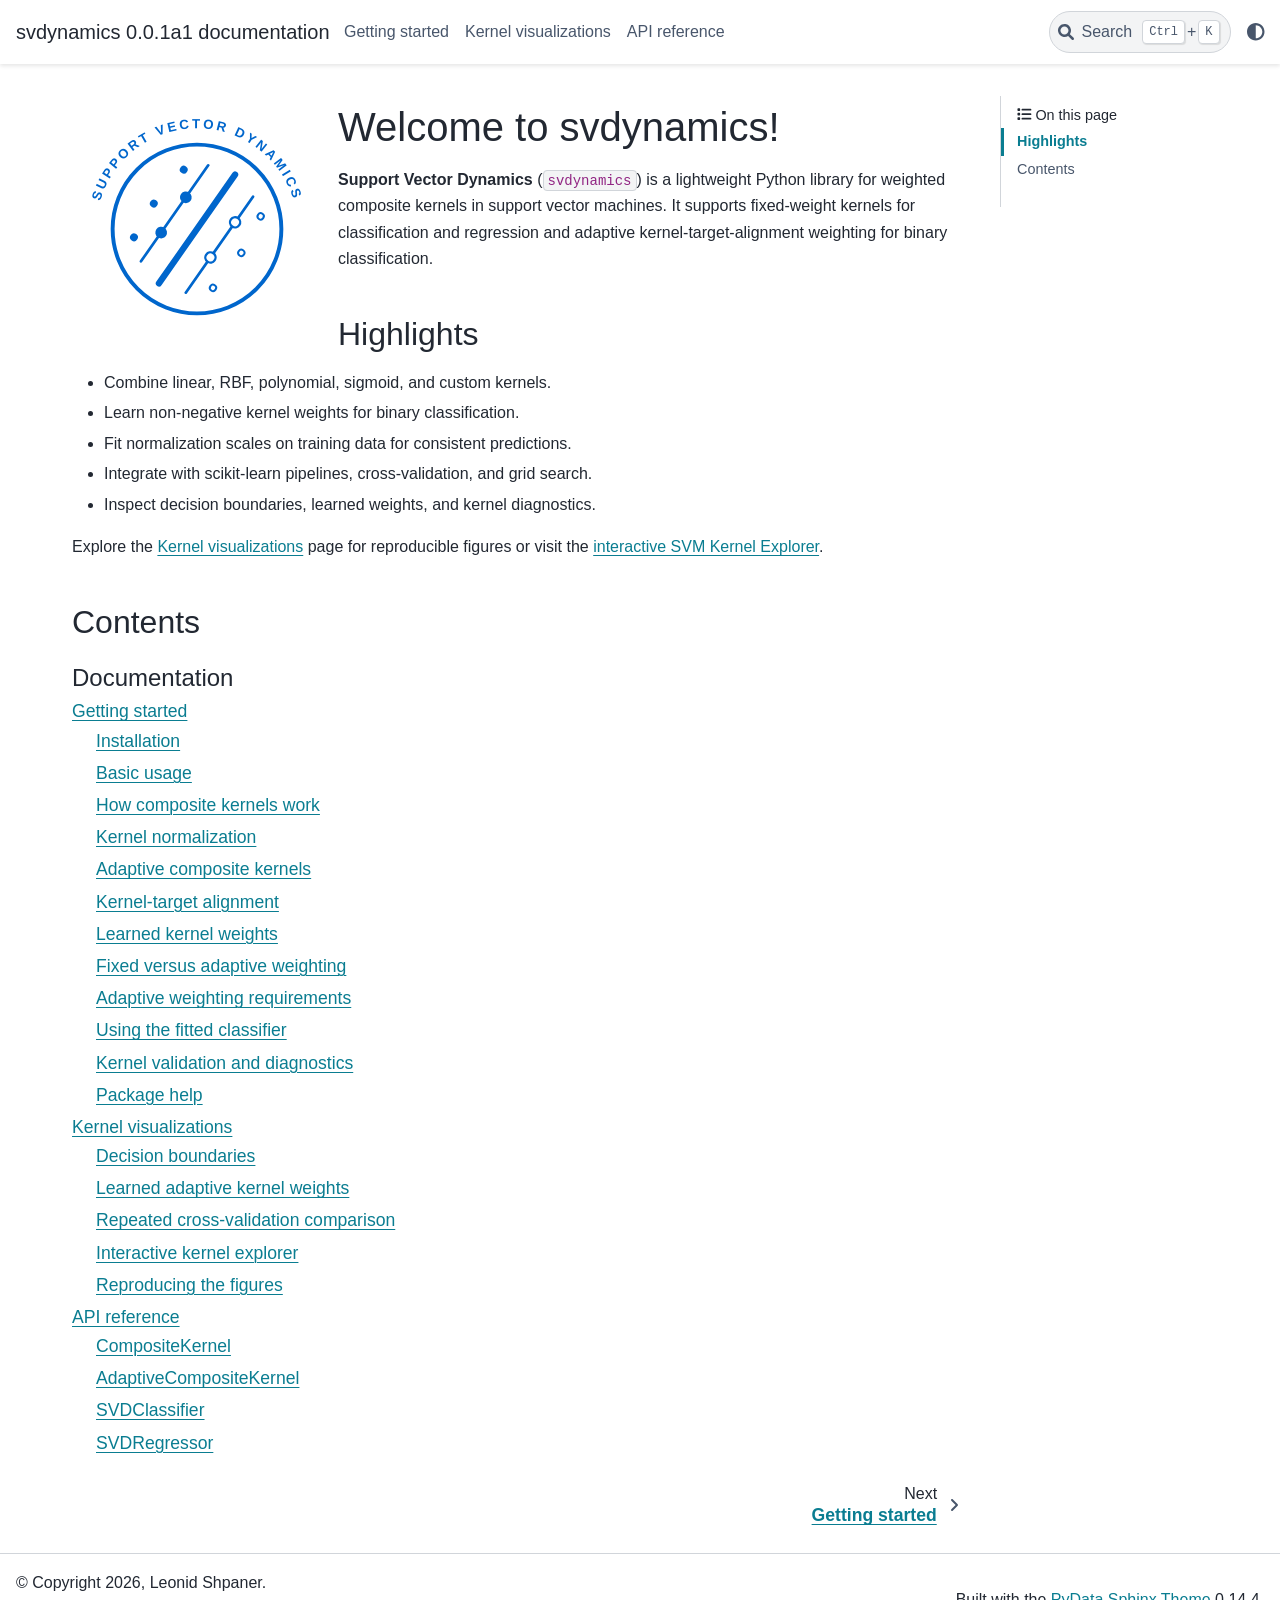
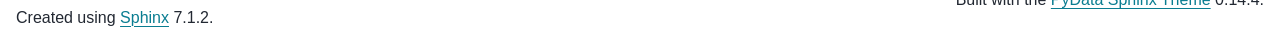
==== commit b6a07035: "Docs for 0.0.1a1" ====
--- a/docs/index.html
+++ b/docs/index.html
@@ -30,7 +30,7 @@
 
     <link rel="stylesheet" type="text/css" href="_static/pygments.css?v=8f2a1f02" />
     <link rel="stylesheet" type="text/css" href="_static/copybutton.css?v=76b2166b" />
-    <link rel="stylesheet" type="text/css" href="_static/custom.css" />
+    <link rel="stylesheet" type="text/css" href="_static/custom.css?v=c0d15e7e" />
   
   <!-- Pre-loaded scripts that we'll load fully later -->
   <link rel="preload" as="script" href="_static/scripts/bootstrap.js?digest=5b4479735964841361fd" />
@@ -436,7 +436,7 @@
 
   <p class="copyright">
     
-      © Copyright 2026, Leon Shpaner.
+      © Copyright 2026, Leonid Shpaner.
       <br/>
     
   </p>
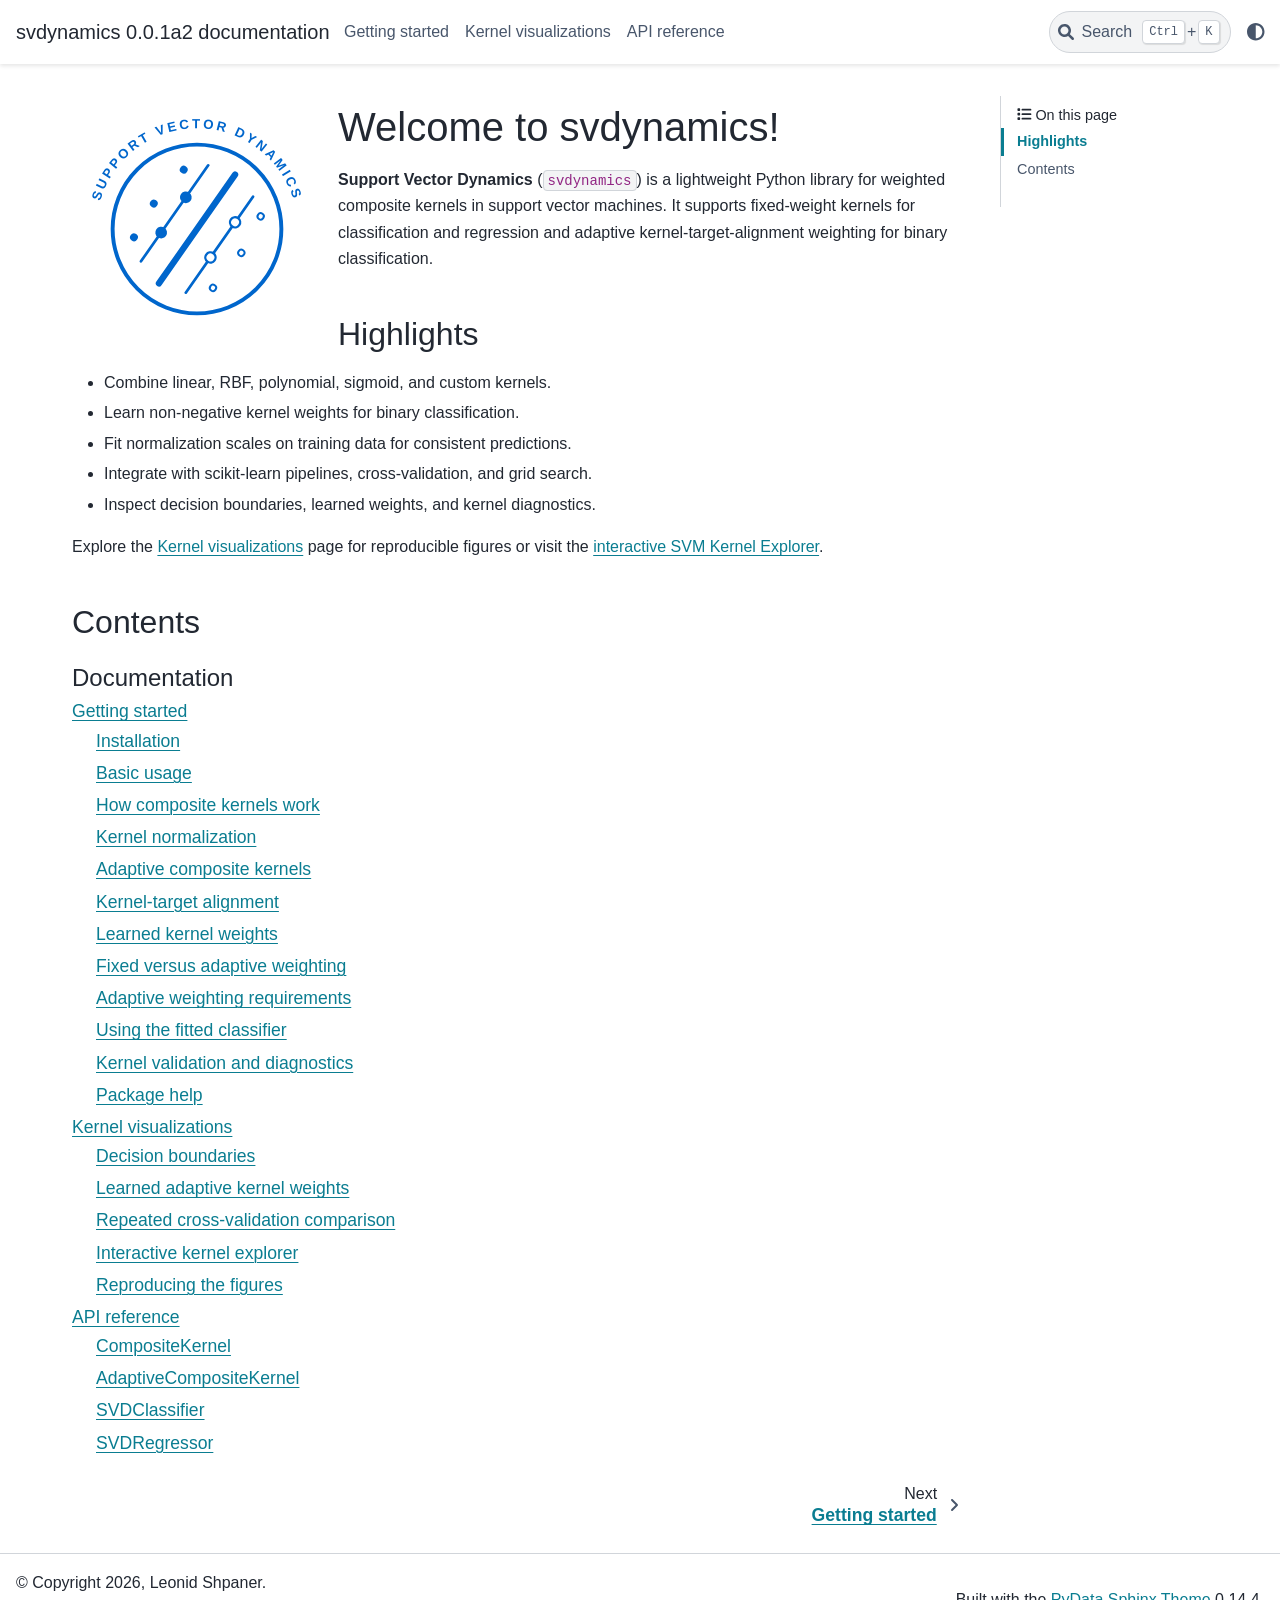
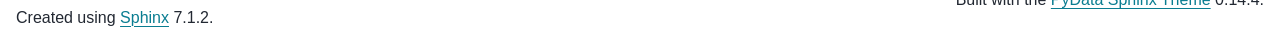
==== commit 93121c96: "Docs for 0.0.1a2" ====
--- a/docs/index.html
+++ b/docs/index.html
@@ -8,7 +8,7 @@
     <meta charset="utf-8" />
     <meta name="viewport" content="width=device-width, initial-scale=1.0" /><meta name="viewport" content="width=device-width, initial-scale=1" />
 
-    <title>Welcome to svdynamics! &#8212; svdynamics 0.0.1a1 documentation</title>
+    <title>Welcome to svdynamics! &#8212; svdynamics 0.0.1a2 documentation</title>
   
   
   
@@ -37,7 +37,7 @@
 <link rel="preload" as="script" href="_static/scripts/pydata-sphinx-theme.js?digest=5b4479735964841361fd" />
   <script src="_static/vendor/fontawesome/6.1.2/js/all.min.js?digest=5b4479735964841361fd"></script>
 
-    <script data-url_root="./" id="documentation_options" src="_static/documentation_options.js?v=92000231"></script>
+    <script data-url_root="./" id="documentation_options" src="_static/documentation_options.js?v=a5f8885b"></script>
     <script src="_static/doctools.js?v=888ff710"></script>
     <script src="_static/sphinx_highlight.js?v=4825356b"></script>
     <script src="_static/clipboard.min.js?v=a7894cd8"></script>
@@ -119,7 +119,7 @@
   
   
   
-    <p class="title logo__title">svdynamics 0.0.1a1 documentation</p>
+    <p class="title logo__title">svdynamics 0.0.1a2 documentation</p>
   
 </a></div>
     
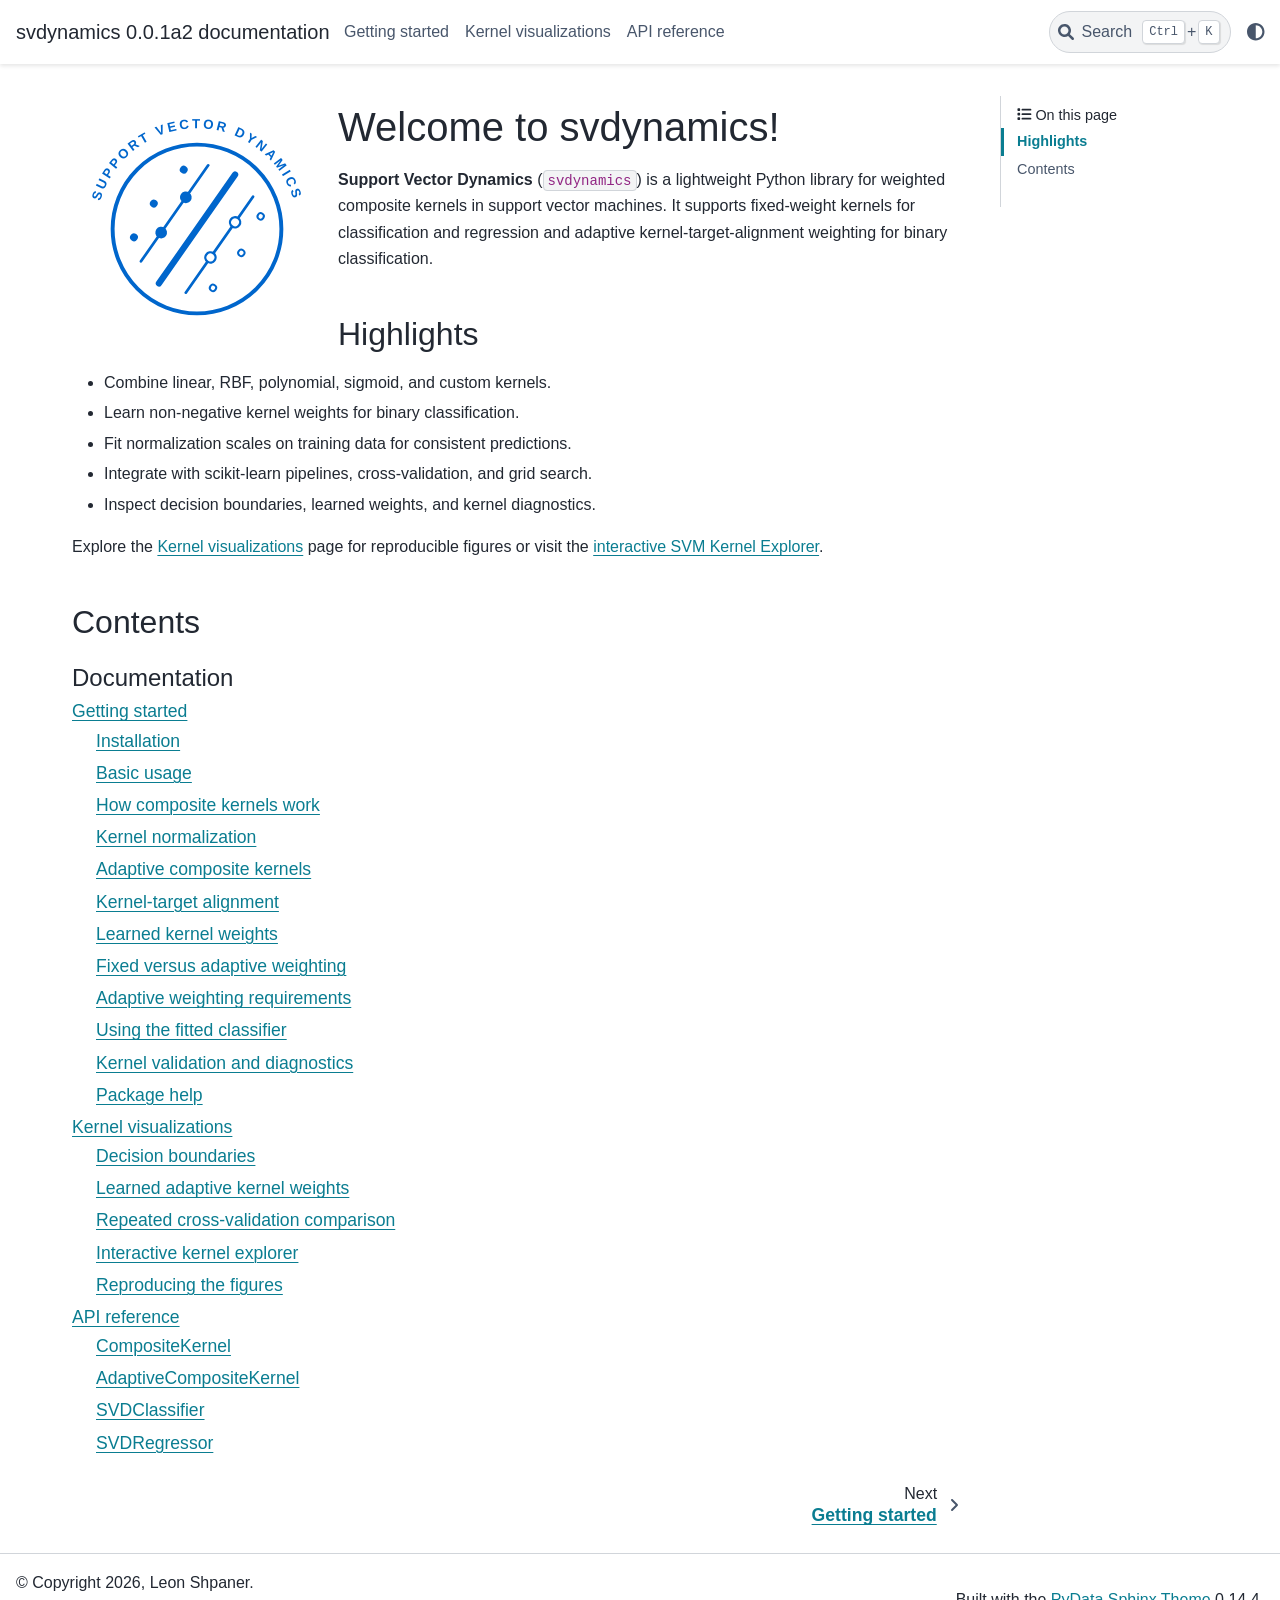
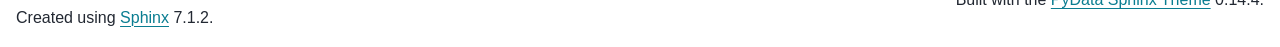
==== commit 9f93db7a: "update author name" ====
--- a/docs/index.html
+++ b/docs/index.html
@@ -436,7 +436,7 @@
 
   <p class="copyright">
     
-      © Copyright 2026, Leonid Shpaner.
+      © Copyright 2026, Leon Shpaner.
       <br/>
     
   </p>
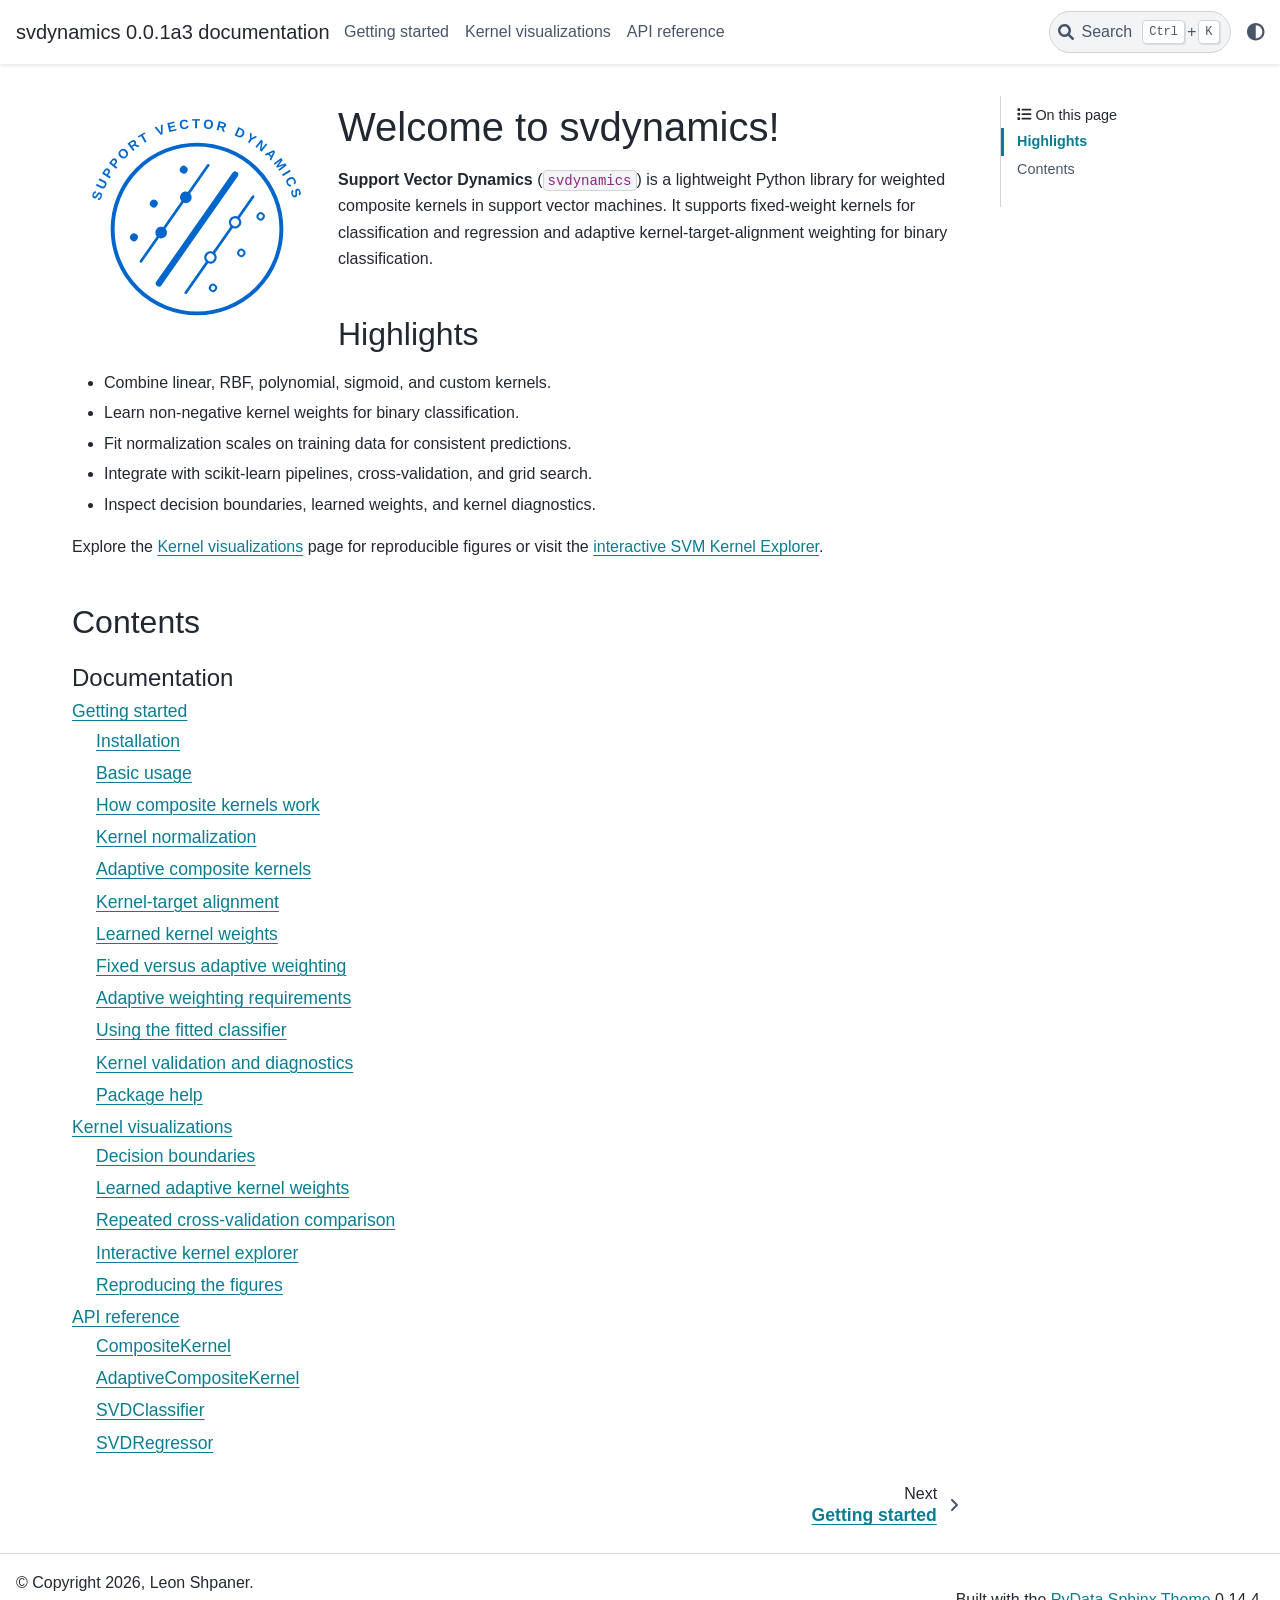
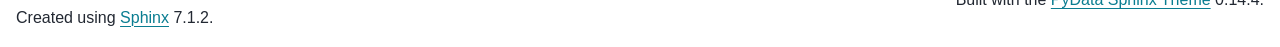
==== commit ef2b196e: "Docs for v0.0.1a3" ====
--- a/docs/index.html
+++ b/docs/index.html
@@ -8,7 +8,7 @@
     <meta charset="utf-8" />
     <meta name="viewport" content="width=device-width, initial-scale=1.0" /><meta name="viewport" content="width=device-width, initial-scale=1" />
 
-    <title>Welcome to svdynamics! &#8212; svdynamics 0.0.1a2 documentation</title>
+    <title>Welcome to svdynamics! &#8212; svdynamics 0.0.1a3 documentation</title>
   
   
   
@@ -37,7 +37,7 @@
 <link rel="preload" as="script" href="_static/scripts/pydata-sphinx-theme.js?digest=5b4479735964841361fd" />
   <script src="_static/vendor/fontawesome/6.1.2/js/all.min.js?digest=5b4479735964841361fd"></script>
 
-    <script data-url_root="./" id="documentation_options" src="_static/documentation_options.js?v=a5f8885b"></script>
+    <script data-url_root="./" id="documentation_options" src="_static/documentation_options.js?v=01800c42"></script>
     <script src="_static/doctools.js?v=888ff710"></script>
     <script src="_static/sphinx_highlight.js?v=4825356b"></script>
     <script src="_static/clipboard.min.js?v=a7894cd8"></script>
@@ -119,7 +119,7 @@
   
   
   
-    <p class="title logo__title">svdynamics 0.0.1a2 documentation</p>
+    <p class="title logo__title">svdynamics 0.0.1a3 documentation</p>
   
 </a></div>
     
